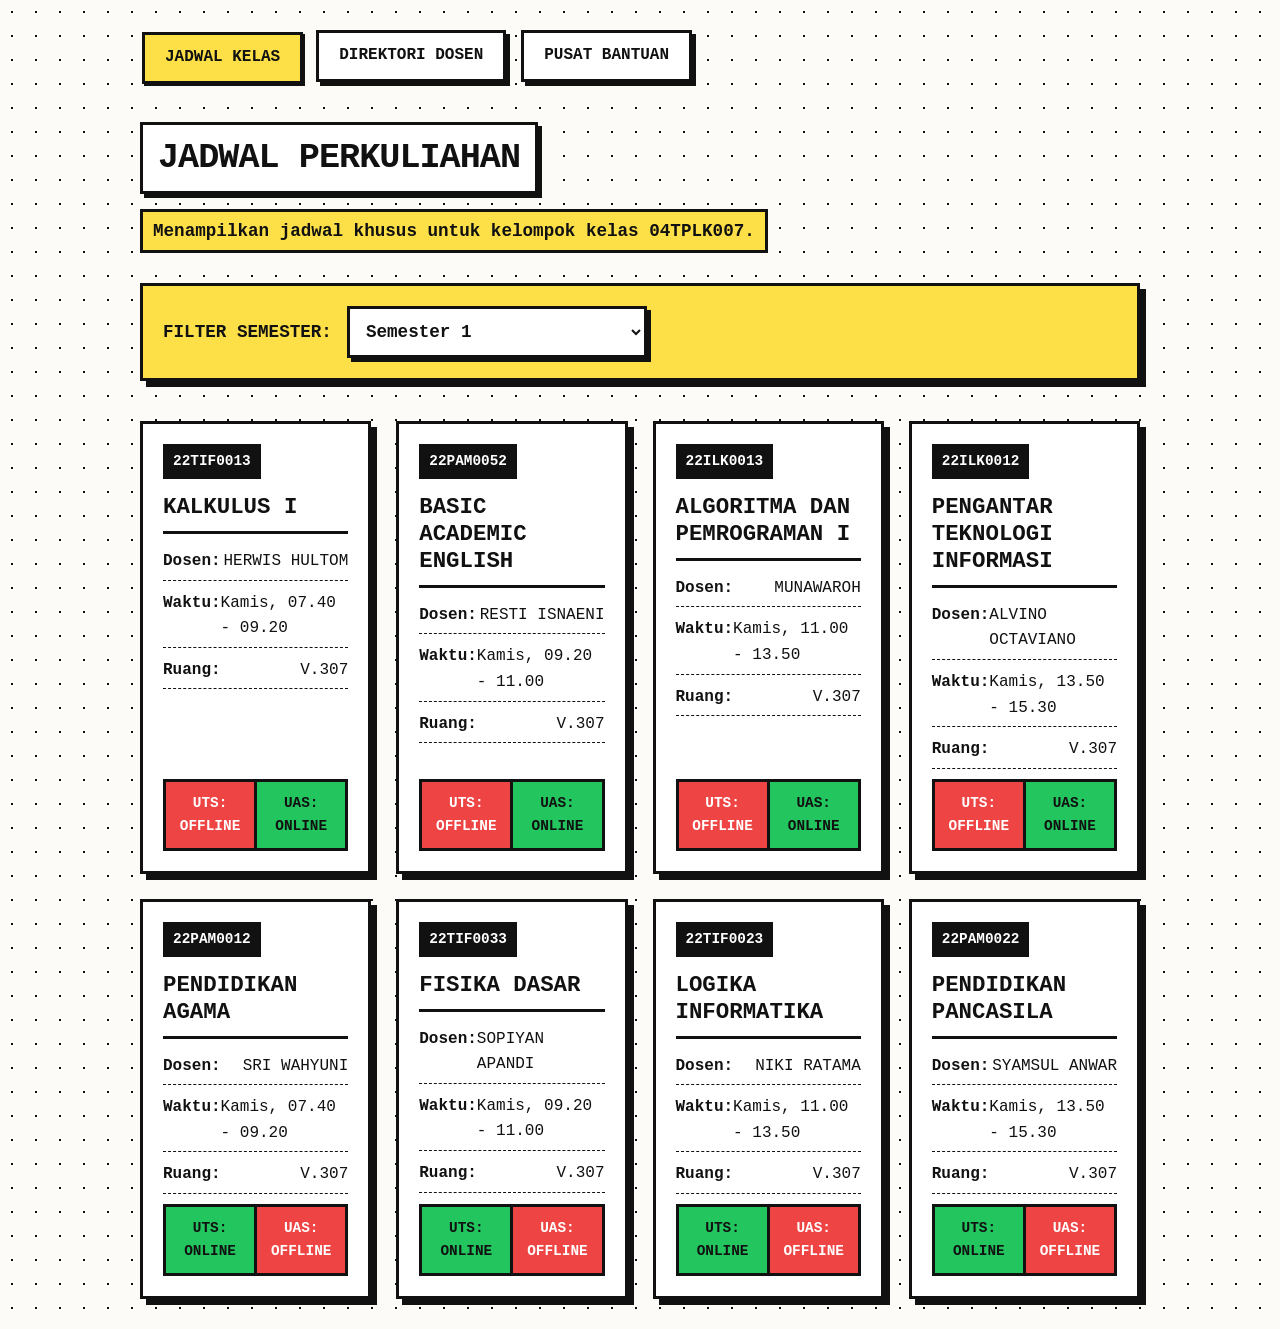
==== index.html @ 96be2dc8 "Add files via upload" ====
<!DOCTYPE html>
<html lang="id">
<head>
    <meta charset="UTF-8">
    <meta name="viewport" content="width=device-width, initial-scale=1.0">
    <title>Jadwal Kuliah | Prototype</title>
    <link rel="stylesheet" href="style2.css">
</head>
<body>

    <div class="container">
        <nav id="mainNav">
            <a href="#" data-target="page-jadwal" class="active">Jadwal Kelas</a>
            <a href="#" data-target="page-dosen">Direktori Dosen</a>
            <a href="#" data-target="page-bantuan">Pusat Bantuan</a>
        </nav>

        <section id="page-jadwal" class="page-section active">
            <h1 class="header-title">Jadwal Perkuliahan</h1>
            <p class="header-subtitle">Menampilkan jadwal khusus untuk kelompok kelas 04TPLK007.</p>
            
            <div class="filter-box">
                <label for="semesterSelect"><strong>Filter Semester:</strong></label>
                <select id="semesterSelect">
                    <option value="1" selected>Semester 1</option>
                    <option value="2">Semester 2</option>
                    <option value="3">Semester 3</option>
                    <option value="4">Semester 4</option>
                    <option value="5">Semester 5</option>
                </select>
            </div>

            <div id="jadwalResults" class="grid-layout">
                </div>
            
            <div id="jadwalEmpty" class="empty-state">
                <h3>⚠️ Data Tidak Ditemukan</h3>
                <p>Jadwal untuk semester ini belum diterbitkan oleh bagian akademik.</p>
            </div>
        </section>

        <section id="page-dosen" class="page-section">
            <h1 class="header-title">Direktori Dosen Pengampu</h1>
            <p class="header-subtitle">Daftar dosen yang mengajar di kelas TPLK007.</p>

            <div class="grid-layout">
                <div class="card">
                    <h3 class="card-title">Hadi Zakaria, M.Kom.</h3>
                    <p class="card-text"><strong>Bidang:</strong> UI/UX & Interaksi</p>
                    <p class="card-text"><strong>Email:</strong> h.zakaria@kampus.edu</p>
                    <p class="card-text"><strong>Ruang:</strong> Gedung V, Lantai 6</p>
                </div>
                <div class="card">
                    <h3 class="card-title">Teti Desyani, M.Si.</h3>
                    <p class="card-text"><strong>Bidang:</strong> Matematika Terapan</p>
                    <p class="card-text"><strong>Email:</strong> teti.d@kampus.edu</p>
                    <p class="card-text"><strong>Ruang:</strong> Ruang Dosen Dasar</p>
                </div>
                <div class="card">
                    <h3 class="card-title">Teti Desyani, M.Si.</h3>
                    <p class="card-text"><strong>Bidang:</strong> Matematika Terapan</p>
                    <p class="card-text"><strong>Email:</strong> teti.d@kampus.edu</p>
                    <p class="card-text"><strong>Ruang:</strong> Ruang Dosen Dasar</p>
                </div><div class="card">
                    <h3 class="card-title">Teti Desyani, M.Si.</h3>
                    <p class="card-text"><strong>Bidang:</strong> Matematika Terapan</p>
                    <p class="card-text"><strong>Email:</strong> teti.d@kampus.edu</p>
                    <p class="card-text"><strong>Ruang:</strong> Ruang Dosen Dasar</p>
                </div><div class="card">
                    <h3 class="card-title">Teti Desyani, M.Si.</h3>
                    <p class="card-text"><strong>Bidang:</strong> Matematika Terapan</p>
                    <p class="card-text"><strong>Email:</strong> teti.d@kampus.edu</p>
                    <p class="card-text"><strong>Ruang:</strong> Ruang Dosen Dasar</p>
                </div>
                <div class="card">
                    <h3 class="card-title">Joko Suwarno, M.T.</h3>
                    <p class="card-text"><strong>Bidang:</strong> Rekayasa Perangkat Lunak</p>
                    <p class="card-text"><strong>Email:</strong> joko.sw@kampus.edu</p>
                    <p class="card-text"><strong>Ruang:</strong> Gedung V, Lantai 5</p>
                </div>
                <div class="card">
                    <h3 class="card-title">Octaviana A. A. P., M.Kom.</h3>
                    <p class="card-text"><strong>Bidang:</strong> Basis Data & Server</p>
                    <p class="card-text"><strong>Email:</strong> octaviana@kampus.edu</p>
                    <p class="card-text"><strong>Ruang:</strong> Lab Komputer B</p>
                </div>
            </div>
        </section>

        <section id="page-bantuan" class="page-section">
            <h1 class="header-title">Pusat Bantuan Mahasiswa</h1>
            <p class="header-subtitle">Pertanyaan yang sering diajukan seputar jadwal dan perkuliahan.</p>

            <div class="faq-item">
                <div class="faq-question">1. Bagaimana jika terdapat jadwal yang bentrok?</div>
                <div class="faq-answer">Silakan lapor ke bagian Administrasi Akademik (BAA) di lantai 1 maksimal 2 minggu setelah perkuliahan dimulai.</div>
            </div>
            <div class="faq-item">
                <div class="faq-question">2. Apa perbedaan status UTS Online dan Tatap Muka?</div>
                <div class="faq-answer">Status <b>Online</b> berarti ujian dilakukan melalui e-learning kampus. Status <b>Tatap Muka</b> mewajibkan kehadiran fisik di ruangan yang tertera pada jadwal.</div>
            </div>
            <div class="faq-item">
                <div class="faq-question">3. Jadwal Semester 3 saya tidak muncul?</div>
                <div class="faq-answer">Jika sistem menampilkan peringatan "Data Tidak Ditemukan", artinya KRS untuk semester tersebut belum divalidasi oleh Dosen Pembimbing Akademik.</div>
            </div>
            <div class="faq-item">
                <div class="faq-question">4. Bagaimana cara menghubungi dosen jika kelas dialihkan?</div>
                <div class="faq-answer">Gunakan menu <b>Direktori Dosen</b> untuk mencari email beliau, atau hubungi ketua tingkat (Koti) kelas TPLK007 untuk konfirmasi grup WhatsApp.</div>
            </div>
        </section>
    </div>

    <script>
        // === LOGIKA NAVIGASI (SPA) ===
        const navLinks = document.querySelectorAll('#mainNav a');
        const pages = document.querySelectorAll('.page-section');

        navLinks.forEach(link => {
            link.addEventListener('click', function(e) {
                e.preventDefault();
                
                // Hapus class active dari semua menu & sembunyikan semua halaman
                navLinks.forEach(nav => nav.classList.remove('active'));
                pages.forEach(page => page.classList.remove('active'));
                
                // Tambahkan class active ke menu yg diklik & tampilkan halamannya
                this.classList.add('active');
                const targetId = this.getAttribute('data-target');
                document.getElementById(targetId).classList.add('active');
            });
        });

        // === LOGIKA FILTER JADWAL ===
        const databaseJadwal = [
            //====Semester 1
            { semester: "1", kode: "22TIF0013", matkul: "KALKULUS I", dosen: "HERWIS HULTOM", hari: "Kamis", jam: "07.40 - 09.20", ruang: "V.307", uts: "OFFLINE", uas: "ONLINE" },
            { semester: "1", kode: "22PAM0052", matkul: "BASIC ACADEMIC ENGLISH", dosen: "RESTI ISNAENI", hari: "Kamis", jam: "09.20 - 11.00", ruang: "V.307", uts: "OFFLINE", uas: "ONLINE" },
            { semester: "1", kode: "22ILK0013", matkul: "ALGORITMA DAN PEMROGRAMAN I", dosen: "MUNAWAROH", hari: "Kamis", jam: "11.00 - 13.50", ruang: "V.307", uts: "OFFLINE", uas: "ONLINE" },
            { semester: "1", kode: "22ILK0012", matkul: "PENGANTAR TEKNOLOGI INFORMASI", dosen: "ALVINO OCTAVIANO", hari: "Kamis", jam: "13.50 - 15.30", ruang: "V.307", uts: "OFFLINE", uas: "ONLINE" },
            { semester: "1", kode: "22PAM0012", matkul: "PENDIDIKAN AGAMA", dosen: "SRI WAHYUNI", hari: "Kamis", jam: "07.40 - 09.20", ruang: "V.307", uts: "ONLINE", uas: "OFFLINE" },
            { semester: "1", kode: "22TIF0033", matkul: "FISIKA DASAR", dosen: "SOPIYAN APANDI", hari: "Kamis", jam: "09.20 - 11.00", ruang: "V.307", uts: "ONLINE", uas: "OFFLINE" },
            { semester: "1", kode: "22TIF0023", matkul: "LOGIKA INFORMATIKA", dosen: "NIKI RATAMA", hari: "Kamis", jam: "11.00 - 13.50", ruang: "V.307", uts: "ONLINE", uas: "OFFLINE" },
            { semester: "1", kode: "22PAM0022", matkul: "PENDIDIKAN PANCASILA", dosen: "SYAMSUL ANWAR", hari: "Kamis", jam: "13.50 - 15.30", ruang: "V.307", uts: "ONLINE", uas: "OFFLINE" },
            //====Semester 2
            { semester: "2", kode: "22TIF0072", matkul: "KOMUNIKASI DATA", dosen: "WASIS HARYONO", hari: "Kamis", jam: "07.40 - 09.20", ruang: "V.601", uts: "ONLINE", uas: "TATAP MUKA" },
            { semester: "2", kode: "22TIF0062", matkul: "KOMPUTER GRAFIK", dosen: "Okta Irawati", hari: "Kamis", jam: "13.50 - 15.30", ruang: "V.601", uts: "TATAP MUKA", uas: "ONLINE" },
            //====Semester 3
            { semester: "3", kode: "22TIF0072", matkul: "KOMUNIKASI DATA", dosen: "WASIS HARYONO", hari: "Kamis", jam: "07.40 - 09.20", ruang: "V.601", uts: "ONLINE", uas: "TATAP MUKA" },
            { semester: "3", kode: "22TIF0062", matkul: "KOMPUTER GRAFIK", dosen: "Okta Irawati", hari: "Kamis", jam: "13.50 - 15.30", ruang: "V.601", uts: "TATAP MUKA", uas: "ONLINE" },
            { semester: "3", kode: "22TIF0072", matkul: "KOMUNIKASI DATA", dosen: "WASIS HARYONO", hari: "Kamis", jam: "07.40 - 09.20", ruang: "V.601", uts: "ONLINE", uas: "TATAP MUKA" },
            { semester: "3", kode: "22TIF0062", matkul: "KOMPUTER GRAFIK", dosen: "Okta Irawati", hari: "Kamis", jam: "13.50 - 15.30", ruang: "V.601", uts: "TATAP MUKA", uas: "ONLINE" },
            //====Semester 4            
            { semester: "4", kode: "22TIF0213", matkul: "METODE NUMERIK", dosen: "TETI DESYANI", hari: "Kamis", jam: "07.40 - 09.20", ruang: "V.613", uts: "ONLINE", uas: "TATAP MUKA" },
            { semester: "4", kode: "22TIF0193", matkul: "BASIS DATA I", dosen: "OCTAVIANA A. A. P.", hari: "Kamis", jam: "07.40 - 09.20", ruang: "V.613", uts: "TATAP MUKA", uas: "ONLINE" },
            { semester: "4", kode: "22TIF0182", matkul: "INTERAKSI MANUSIA & KOMPUTER", dosen: "HADI ZAKARIA", hari: "Kamis", jam: "09.20 - 11.00", ruang: "V.613", uts: "ONLINE", uas: "TATAP MUKA" },
            { semester: "4", kode: "22TIF0232", matkul: "ANALISA & PERANCANGAN SISTEM", dosen: "JOKO SUWARNO", hari: "Kamis", jam: "13.50 - 15.30", ruang: "V.613", uts: "ONLINE", uas: "TATAP MUKA" },
            { semester: "4", kode: "22TIF0213", matkul: "METODE NUMERIK", dosen: "TETI DESYANI", hari: "Kamis", jam: "07.40 - 09.20", ruang: "V.613", uts: "ONLINE", uas: "TATAP MUKA" },
            { semester: "4", kode: "22TIF0193", matkul: "BASIS DATA I", dosen: "OCTAVIANA A. A. P.", hari: "Kamis", jam: "07.40 - 09.20", ruang: "V.613", uts: "TATAP MUKA", uas: "ONLINE" },
            { semester: "4", kode: "22TIF0182", matkul: "INTERAKSI MANUSIA & KOMPUTER", dosen: "HADI ZAKARIA", hari: "Kamis", jam: "09.20 - 11.00", ruang: "V.613", uts: "ONLINE", uas: "TATAP MUKA" },
            { semester: "4", kode: "22TIF0232", matkul: "ANALISA & PERANCANGAN SISTEM", dosen: "JOKO SUWARNO", hari: "Kamis", jam: "13.50 - 15.30", ruang: "V.613", uts: "ONLINE", uas: "TATAP MUKA" },
        ];

        const semesterSelect = document.getElementById('semesterSelect');
        const jadwalResults = document.getElementById('jadwalResults');
        const jadwalEmpty = document.getElementById('jadwalEmpty');

        const getStatusTheme = (status) => status === "ONLINE" ? "status-online" : "status-offline";

        const renderJadwal = (semester) => {
            jadwalResults.innerHTML = '';
            const filtered = databaseJadwal.filter(item => item.semester === semester);

            if (filtered.length === 0) {
                jadwalEmpty.style.display = 'block';
            } else {
                jadwalEmpty.style.display = 'none';
                filtered.forEach(item => {
                    jadwalResults.innerHTML += `
                        <div class="card">
                            <span class="card-badge">${item.kode}</span>
                            <h3 class="card-title">${item.matkul}</h3>
                            <p class="card-text"><strong>Dosen:</strong> ${item.dosen}</p>
                            <p class="card-text"><strong>Waktu:</strong> ${item.hari}, ${item.jam}</p>
                            <p class="card-text"><strong>Ruang:</strong> ${item.ruang}</p>
                            <div class="status-container">
                                <div class="status-badge ${getStatusTheme(item.uts)}">UTS: ${item.uts}</div>
                                <div class="status-badge ${getStatusTheme(item.uas)}">UAS: ${item.uas}</div>
                            </div>
                        </div>
                    `;
                });
            }
        };

        // Render awal & Event Listener Filter
        renderJadwal("1");
        semesterSelect.addEventListener('change', (e) => renderJadwal(e.target.value));
    </script>
</body>
</html>
---- style2.css ----
/* TEMA NEO-BRUTALISM (Versi SPA / Multi-Halaman) */
:root {
    --bg-color: #fdfbf7;
    --main-black: #111111;
    --main-white: #ffffff;
    --accent-yellow: #fde047;
    --accent-red: #ef4444;
    --accent-green: #22c55e;
    --border-width: 3px;
}

* {
    box-sizing: border-box;
    margin: 0;
    padding: 0;
    font-family: 'Space Grotesk', 'Courier New', Courier, monospace;
}

body {
    background-color: var(--bg-color);
    /* Pola titik-titik (dot grid) untuk kesan desain digital */
    background-image: radial-gradient(var(--main-black) 1px, transparent 1px);
    background-size: 24px 24px;
    color: var(--main-black);
    padding: 30px 20px;
    display: flex;
    justify-content: center;
    line-height: 1.6;
}

.container {
    width: 100%;
    max-width: 1000px;
}

/* Navigasi */
nav {
    display: flex;
    flex-wrap: wrap;
    gap: 15px;
    margin-bottom: 40px;
}

nav a {
    background-color: var(--main-white);
    color: var(--main-black);
    text-decoration: none;
    font-weight: 800;
    font-size: 1rem;
    padding: 10px 20px;
    border: var(--border-width) solid var(--main-black);
    box-shadow: 4px 4px 0px var(--main-black);
    text-transform: uppercase;
    transition: all 0.1s ease;
}

nav a:hover, nav a.active {
    background-color: var(--accent-yellow);
    transform: translate(2px, 2px);
    box-shadow: 2px 2px 0px var(--main-black);
}

/* Pengaturan Halaman (SPA) */
.page-section { display: none; animation: fadeIn 0.2s ease; }
.page-section.active { display: block; }
@keyframes fadeIn { 
    from { opacity: 0; transform: translateY(10px); } 
    to { opacity: 1; transform: translateY(0); } 
}

/* Header Teks */
.header-title {
    font-size: 2.2rem;
    text-transform: uppercase;
    letter-spacing: -1px;
    margin-bottom: 10px;
    font-weight: 900;
    background: var(--main-white);
    display: inline-block;
    padding: 5px 15px;
    border: var(--border-width) solid var(--main-black);
    box-shadow: 4px 4px 0px var(--main-black);
}

.header-subtitle {
    font-size: 1.1rem;
    font-weight: 800;
    background: var(--accent-yellow);
    display: inline-block;
    padding: 5px 10px;
    border: var(--border-width) solid var(--main-black);
    margin-bottom: 30px;
    margin-top: 5px;
}

/* Elemen Form & Filter */
.filter-box {
    background-color: var(--accent-yellow);
    padding: 20px;
    border: var(--border-width) solid var(--main-black);
    box-shadow: 6px 6px 0px var(--main-black);
    margin-bottom: 40px;
    display: flex;
    align-items: center;
    flex-wrap: wrap;
    gap: 15px;
}

.filter-box label {
    font-weight: 800;
    text-transform: uppercase;
    font-size: 1.1rem;
}

select {
    flex: 1;
    min-width: 200px;
    max-width: 300px;
    padding: 12px;
    font-size: 1.1rem;
    font-weight: 700;
    border: var(--border-width) solid var(--main-black);
    background-color: var(--main-white);
    color: var(--main-black);
    cursor: pointer;
    outline: none;
    box-shadow: 4px 4px 0px var(--main-black);
    transition: all 0.1s ease;
}

select:focus {
    transform: translate(2px, 2px);
    box-shadow: 2px 2px 0px var(--main-black);
}

/* Grid Cards */
.grid-layout {
    display: grid;
    grid-template-columns: repeat(auto-fill, minmax(200px, 1fr));
    gap: 25px;
}

/* Kartu Jadwal & Dosen */
.card {
    background: var(--main-white);
    border: var(--border-width) solid var(--main-black);
    padding: 20px;
    box-shadow: 6px 6px 0px var(--main-black);
    transition: transform 0.1s ease, box-shadow 0.1s ease;
    display: flex;
    flex-direction: column;
}

.card:hover {
    transform: translate(-4px, -4px);
    box-shadow: 10px 10px 0px var(--main-black);
}

.card-title {
    font-size: 1.4rem;
    font-weight: 800;
    text-transform: uppercase;
    line-height: 1.2;
    margin-bottom: 15px;
    border-bottom: var(--border-width) solid var(--main-black);
    padding-bottom: 10px;
}

.card-badge {
    background-color: var(--main-black);
    color: var(--main-white);
    padding: 4px 8px;
    font-weight: bold;
    font-size: 0.9rem;
    display: inline-block;
    align-self: flex-start;
    margin-bottom: 15px;
    border: 2px solid var(--main-black);
}

.card-text {
    display: flex;
    justify-content: space-between;
    border-bottom: 1px dashed var(--main-black);
    padding-bottom: 5px;
    margin-bottom: 10px;
    font-size: 1rem;
}

.card-text strong {
    font-weight: 800;
}

/* Status Label (UTS/UAS) */
.status-container {
    display: flex;
    border: var(--border-width) solid var(--main-black);
    background: var(--main-white);
    margin-top: auto;
}

.status-badge {
    flex: 1;
    padding: 10px;
    text-align: center;
    font-weight: 900;
    font-size: 0.9rem;
    text-transform: uppercase;
    border-right: var(--border-width) solid var(--main-black);
}

.status-badge:last-child {
    border-right: none;
}

.status-online {
    background-color: var(--accent-green);
    color: var(--main-black);
}

.status-offline {
    background-color: var(--accent-red);
    color: var(--main-white);
}

/* FAQ Section (Pusat Bantuan) */
.faq-item {
    background: var(--main-white);
    border: var(--border-width) solid var(--main-black);
    box-shadow: 4px 4px 0px var(--main-black);
    margin-bottom: 20px;
    padding: 20px;
    transition: transform 0.1s ease;
}

.faq-item:hover {
    transform: translate(-2px, -2px);
    box-shadow: 6px 6px 0px var(--main-black);
    background: var(--accent-yellow);
}

.faq-question {
    font-weight: 900;
    font-size: 1.2rem;
    text-transform: uppercase;
    margin-bottom: 10px;
    border-bottom: 2px solid var(--main-black);
    padding-bottom: 10px;
}

.faq-answer {
    font-size: 1rem;
    font-weight: 600;
}

/* Empty State (Error Notification) */
.empty-state {
    grid-column: 1 / -1;
    text-align: center;
    padding: 50px 20px;
    background: var(--accent-red);
    color: var(--main-white);
    border: var(--border-width) solid var(--main-black);
    box-shadow: 8px 8px 0px var(--main-black);
    display: none;
}

.empty-state h3 {
    font-size: 2rem;
    text-transform: uppercase;
    margin-bottom: 10px;
}

.empty-state p {
    font-size: 1.2rem;
    font-weight: bold;
}

@media (max-width: 600px) {
    .filter-box {
        flex-direction: column;
        align-items: flex-start;
    }
    select {
        width: 100%;
        max-width: 100%;
    }
}
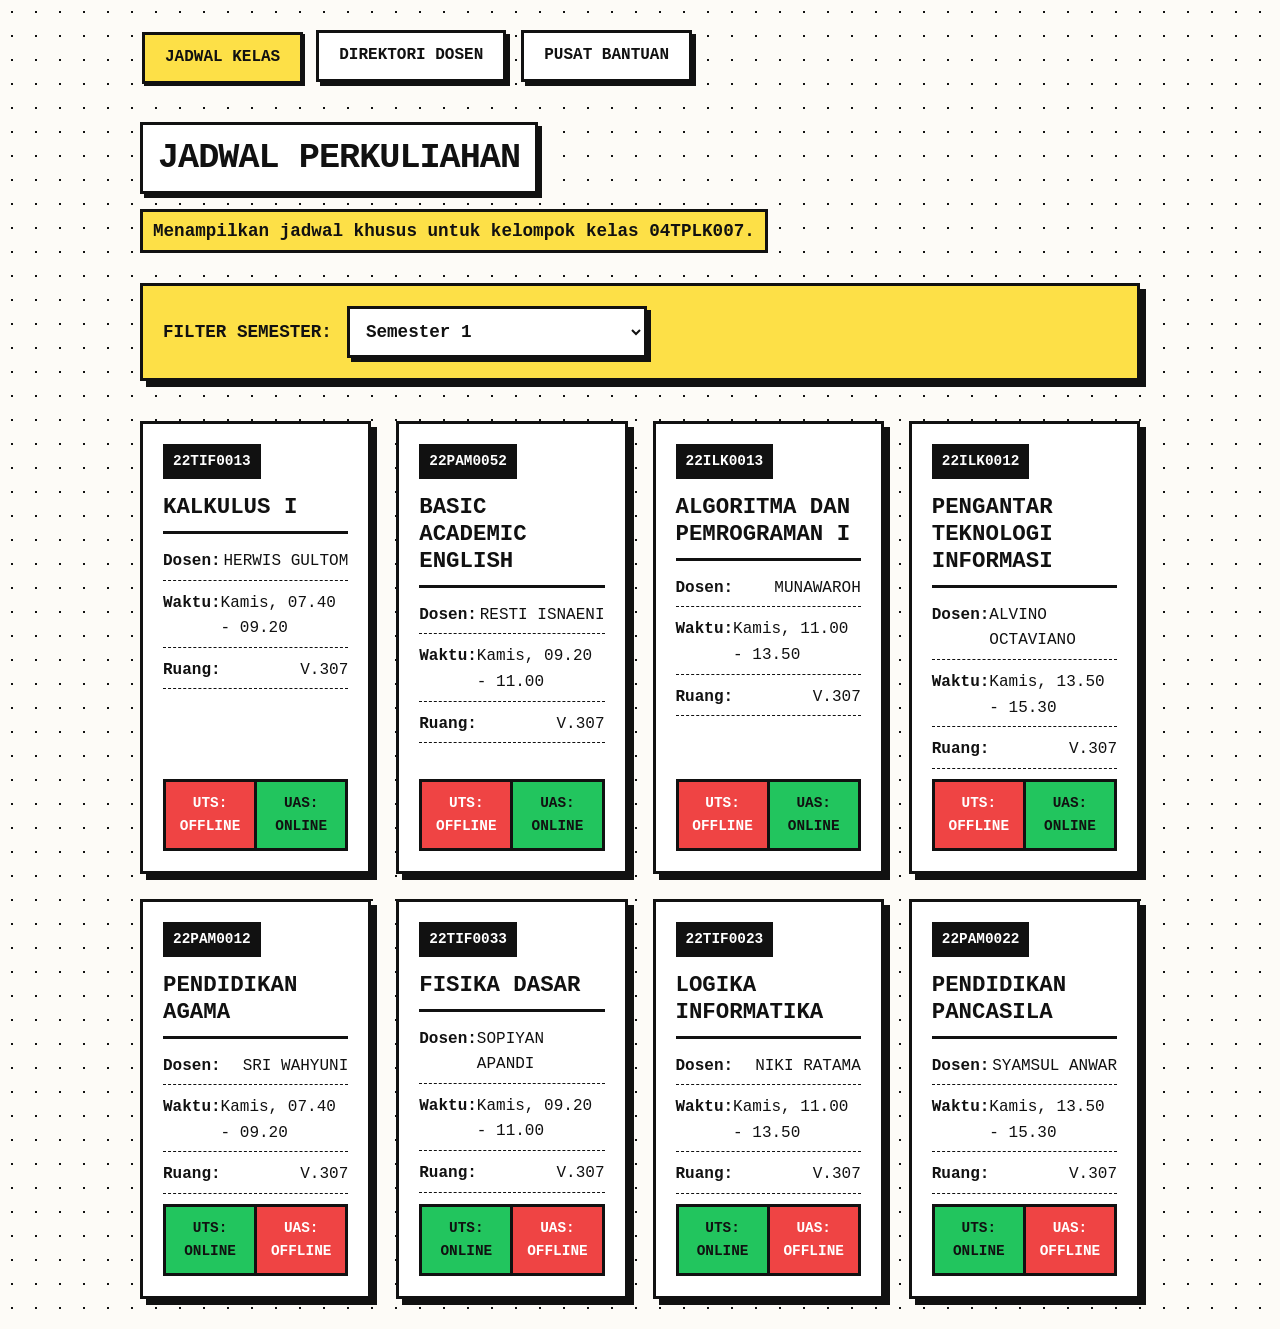
==== commit e980d516: "memodifikasi & menambahkan data dosen" ====
--- a/index.html
+++ b/index.html
@@ -133,31 +133,78 @@
         // === LOGIKA FILTER JADWAL ===
         const databaseJadwal = [
             //====Semester 1
-            { semester: "1", kode: "22TIF0013", matkul: "KALKULUS I", dosen: "HERWIS HULTOM", hari: "Kamis", jam: "07.40 - 09.20", ruang: "V.307", uts: "OFFLINE", uas: "ONLINE" },
+            { semester: "1", kode: "22TIF0013", matkul: "KALKULUS I", dosen: "HERWIS GULTOM", hari: "Kamis", jam: "07.40 - 09.20", ruang: "V.307", uts: "OFFLINE", uas: "ONLINE" },
+            
             { semester: "1", kode: "22PAM0052", matkul: "BASIC ACADEMIC ENGLISH", dosen: "RESTI ISNAENI", hari: "Kamis", jam: "09.20 - 11.00", ruang: "V.307", uts: "OFFLINE", uas: "ONLINE" },
+            
             { semester: "1", kode: "22ILK0013", matkul: "ALGORITMA DAN PEMROGRAMAN I", dosen: "MUNAWAROH", hari: "Kamis", jam: "11.00 - 13.50", ruang: "V.307", uts: "OFFLINE", uas: "ONLINE" },
+            
             { semester: "1", kode: "22ILK0012", matkul: "PENGANTAR TEKNOLOGI INFORMASI", dosen: "ALVINO OCTAVIANO", hari: "Kamis", jam: "13.50 - 15.30", ruang: "V.307", uts: "OFFLINE", uas: "ONLINE" },
+            
             { semester: "1", kode: "22PAM0012", matkul: "PENDIDIKAN AGAMA", dosen: "SRI WAHYUNI", hari: "Kamis", jam: "07.40 - 09.20", ruang: "V.307", uts: "ONLINE", uas: "OFFLINE" },
+            
             { semester: "1", kode: "22TIF0033", matkul: "FISIKA DASAR", dosen: "SOPIYAN APANDI", hari: "Kamis", jam: "09.20 - 11.00", ruang: "V.307", uts: "ONLINE", uas: "OFFLINE" },
+            
             { semester: "1", kode: "22TIF0023", matkul: "LOGIKA INFORMATIKA", dosen: "NIKI RATAMA", hari: "Kamis", jam: "11.00 - 13.50", ruang: "V.307", uts: "ONLINE", uas: "OFFLINE" },
+            
             { semester: "1", kode: "22PAM0022", matkul: "PENDIDIKAN PANCASILA", dosen: "SYAMSUL ANWAR", hari: "Kamis", jam: "13.50 - 15.30", ruang: "V.307", uts: "ONLINE", uas: "OFFLINE" },
+
+
             //====Semester 2
-            { semester: "2", kode: "22TIF0072", matkul: "KOMUNIKASI DATA", dosen: "WASIS HARYONO", hari: "Kamis", jam: "07.40 - 09.20", ruang: "V.601", uts: "ONLINE", uas: "TATAP MUKA" },
-            { semester: "2", kode: "22TIF0062", matkul: "KOMPUTER GRAFIK", dosen: "Okta Irawati", hari: "Kamis", jam: "13.50 - 15.30", ruang: "V.601", uts: "TATAP MUKA", uas: "ONLINE" },
+            { semester: "2", kode: "22TIF0062", matkul: "KOMPUTER GRAFIK", dosen: "PETRICIA OKTAVIA", hari: "Kamis", jam: "07.40 - 09.20", ruang: "V.109", uts: "OFFLINE", uas: "ONLINE" },
+            
+            { semester: "2", kode: "22TIF0052", matkul: "KOMPUTER DAN MASYARAKAT", dosen: "RIA ESTER", hari: "Kamis", jam: "09.20 - 11.00", ruang: "V.109", uts: "OFFLINE", uas: "ONLINE" },
+            
+            { semester: "2", kode: "22TIF0043", matkul: "KALKULUS II", dosen: "MUNAWAROH", hari: "Kamis", jam: "11.00 - 13.50", ruang: "V.109", uts: "OFFLINE", uas: "ONLINE" },
+            
+            { semester: "2", kode: "22ILK0033", matkul: "SISTEM OPERASI", dosen: "RINNA RACHMATIKA", hari: "Kamis", jam: "13.50 - 15.30", ruang: "V.109", uts: "OFFLINE", uas: "ONLINE" },
+            
+            { semester: "2", kode: "22TIF0082", matkul: "PENGANTAR APLIKASI KOMPUTER", dosen: "GIGIH AMRILLAH IBUNRHUS", hari: "Kamis", jam: "07.40 - 09.20", ruang: "V.109", uts: "ONLINE", uas: "OFFLINE" },
+            
+            { semester: "2", kode: "22PAM0062", matkul: "INTERMEDIATE ACADEMIC ENGLISH", dosen: "NENENG MISLIYAH", hari: "Kamis", jam: "09.20 - 11.00", ruang: "V.109", uts: "ONLINE", uas: "OFFLINE" },
+            
+            { semester: "2", kode: "22TIF0072", matkul: "KOMUNIKASI DATA", dosen: "WINARNI", hari: "Kamis", jam: "11.00 - 13.50", ruang: "V.109", uts: "ONLINE", uas: "OFFLINE" },
+            
+            { semester: "2", kode: "22PAM0042", matkul: "BAHASA INDONESIA", dosen: "ITA HANDAYANI", hari: "Kamis", jam: "13.50 - 15.30", ruang: "V.109", uts: "ONLINE", uas: "OFFLINE" },
+
+            { semester: "2", kode: "22PAM0032", matkul: "PENDIDIKAN KEWARGANEGARAAN", dosen: "PRIMA SADEWA", hari: "Kamis", jam: "16.00 - 17.40", ruang: "V.109", uts: "ONLINE", uas: "OFFLINE" },
+
+
+
             //====Semester 3
-            { semester: "3", kode: "22TIF0072", matkul: "KOMUNIKASI DATA", dosen: "WASIS HARYONO", hari: "Kamis", jam: "07.40 - 09.20", ruang: "V.601", uts: "ONLINE", uas: "TATAP MUKA" },
-            { semester: "3", kode: "22TIF0062", matkul: "KOMPUTER GRAFIK", dosen: "Okta Irawati", hari: "Kamis", jam: "13.50 - 15.30", ruang: "V.601", uts: "TATAP MUKA", uas: "ONLINE" },
-            { semester: "3", kode: "22TIF0072", matkul: "KOMUNIKASI DATA", dosen: "WASIS HARYONO", hari: "Kamis", jam: "07.40 - 09.20", ruang: "V.601", uts: "ONLINE", uas: "TATAP MUKA" },
-            { semester: "3", kode: "22TIF0062", matkul: "KOMPUTER GRAFIK", dosen: "Okta Irawati", hari: "Kamis", jam: "13.50 - 15.30", ruang: "V.601", uts: "TATAP MUKA", uas: "ONLINE" },
+            { semester: "3", kode: "22TIF0122", matkul: "GRAPH TERAPAN", dosen: "ABDULLAH MUHAJIR", hari: "Kamis", jam: "07.40 - 09.20", ruang: "V.108", uts: "OFFLINE", uas: "ONLINE" },
+
+            { semester: "3", kode: "22TIF0113", matkul: "ALGORITMA DAN PEMROGRAMAN II", dosen: "EKA SRI RAHAYU", hari: "Kamis", jam: "09.20 - 11.00", ruang: "V.108", uts: "OFFLINE", uas: "ONLINE" },
+
+            { semester: "3", kode: "22ILK0042", matkul: "ALJABAR LINIER DAN MATRIKS", dosen: "WIDYAH NOVIANA", hari: "Kamis", jam: "11.00 - 13.50", ruang: "V.108", uts: "OFFLINE", uas: "ONLINE" },
+
+            { semester: "3", kode: "22TIF0103", matkul: "STRUTUR DATA", dosen: "IWAN GIRI WALUYO", hari: "Kamis", jam: "16.00 - 17.40", ruang: "V.108", uts: "OFFLINE", uas: "ONLINE" },
+
+            { semester: "3", kode: "22TIF0093", matkul: "STATISTIKA DAN PROBABILITAS", dosen: "NISAK RUWAH IBNATUR HUSNUL", hari: "Kamis", jam: "07.40 - 09.20", ruang: "V.108", uts: "ONLINE", uas: "OFFLINE" },
+
+            { semester: "3", kode: "22TIF0133", matkul: "JARINGAN KOMPUTER", dosen: "HALILI MAAR", hari: "Kamis", jam: "09.20 - 11.00", ruang: "V.108", uts: "ONLINE", uas: "OFFLINE" },
+            
+            { semester: "3", kode: "22TIF0142", matkul: "MATEMATIKA DISKRIT", dosen: "APRINIA HANDAYANI", hari: "Kamis", jam: "11.00 - 13.50", ruang: "V.108", uts: "ONLINE", uas: "OFFLINE" },
+           
+            { semester: "3", kode: "22TIF0152", matkul: "SISTEM BERKAS", dosen: "DEVI DAMAYANTI", hari: "Kamis", jam: "13.50 - 15.30", ruang: "V.108", uts: "ONLINE", uas: "OFFLINE" },
+
+
             //====Semester 4            
-            { semester: "4", kode: "22TIF0213", matkul: "METODE NUMERIK", dosen: "TETI DESYANI", hari: "Kamis", jam: "07.40 - 09.20", ruang: "V.613", uts: "ONLINE", uas: "TATAP MUKA" },
-            { semester: "4", kode: "22TIF0193", matkul: "BASIS DATA I", dosen: "OCTAVIANA A. A. P.", hari: "Kamis", jam: "07.40 - 09.20", ruang: "V.613", uts: "TATAP MUKA", uas: "ONLINE" },
-            { semester: "4", kode: "22TIF0182", matkul: "INTERAKSI MANUSIA & KOMPUTER", dosen: "HADI ZAKARIA", hari: "Kamis", jam: "09.20 - 11.00", ruang: "V.613", uts: "ONLINE", uas: "TATAP MUKA" },
-            { semester: "4", kode: "22TIF0232", matkul: "ANALISA & PERANCANGAN SISTEM", dosen: "JOKO SUWARNO", hari: "Kamis", jam: "13.50 - 15.30", ruang: "V.613", uts: "ONLINE", uas: "TATAP MUKA" },
-            { semester: "4", kode: "22TIF0213", matkul: "METODE NUMERIK", dosen: "TETI DESYANI", hari: "Kamis", jam: "07.40 - 09.20", ruang: "V.613", uts: "ONLINE", uas: "TATAP MUKA" },
-            { semester: "4", kode: "22TIF0193", matkul: "BASIS DATA I", dosen: "OCTAVIANA A. A. P.", hari: "Kamis", jam: "07.40 - 09.20", ruang: "V.613", uts: "TATAP MUKA", uas: "ONLINE" },
-            { semester: "4", kode: "22TIF0182", matkul: "INTERAKSI MANUSIA & KOMPUTER", dosen: "HADI ZAKARIA", hari: "Kamis", jam: "09.20 - 11.00", ruang: "V.613", uts: "ONLINE", uas: "TATAP MUKA" },
-            { semester: "4", kode: "22TIF0232", matkul: "ANALISA & PERANCANGAN SISTEM", dosen: "JOKO SUWARNO", hari: "Kamis", jam: "13.50 - 15.30", ruang: "V.613", uts: "ONLINE", uas: "TATAP MUKA" },
+            { semester: "4", kode: "22TIF0193", matkul: "BASIS DATA 1", dosen: "SOPIYAN APANDI", hari: "Kamis", jam: "09.20 - 11.00", ruang: "V.102", uts: "OFFLINE", uas: "ONLINE" },
+
+            { semester: "4", kode: "22TIF0162", matkul: "DATA MINING", dosen: "SYAEFUL MACHFUD", hari: "Kamis", jam: "11.00 - 13.50", ruang: "V.102", uts: "OFFLINE", uas: "ONLINE" },
+
+            { semester: "4", kode: "22TIF0172", matkul: "TEORI BAHASA DAN AUTOMATA", dosen: "RESTI AMALIA", hari: "Kamis", jam: "13.50 - 15.30", ruang: "V.102", uts: "OFFLINE", uas: "ONLINE" },
+
+            { semester: "4", kode: "22TIF0203", matkul: "PEMROGRAMAN I", dosen: "GALUH SAPUTRI", hari: "Kamis", jam: "16.00 - 17.40", ruang: "V.102", uts: "OFFLINE", uas: "ONLINE" },
+
+            { semester: "4", kode: "22TIF0223", matkul: "CLOUD COMPUTING", dosen: "HALILI MAAR", hari: "Kamis", jam: "07.40 - 09.20", ruang: "V.102", uts: "ONLINE", uas: "OFFLINE" },
+
+            { semester: "4", kode: "22TIF0182", matkul: "INTERAKSI MANUSIA & KOMPUTER", dosen: "SYAEFUL MACHFUD", hari: "Kamis", jam: "09.20 - 11.00", ruang: "V.102", uts: "ONLINE", uas: "OFFLINE" },
+            
+            { semester: "4", kode: "22TIF0232", matkul: "ANALISA DAN PERANCANGAN SISTEM", dosen: "INTAN KUMALASARI", hari: "Kamis", jam: "11.00 - 13.50", ruang: "V.102", uts: "ONLINE", uas: "OFFLINE" },
+           
+            { semester: "4", kode: "22TIF0213", matkul: "METODE NUMERIK", dosen: "JUPRON", hari: "Kamis", jam: "13.50 - 15.30", ruang: "V.102", uts: "ONLINE", uas: "OFFLINE" },
         ];
 
         const semesterSelect = document.getElementById('semesterSelect');
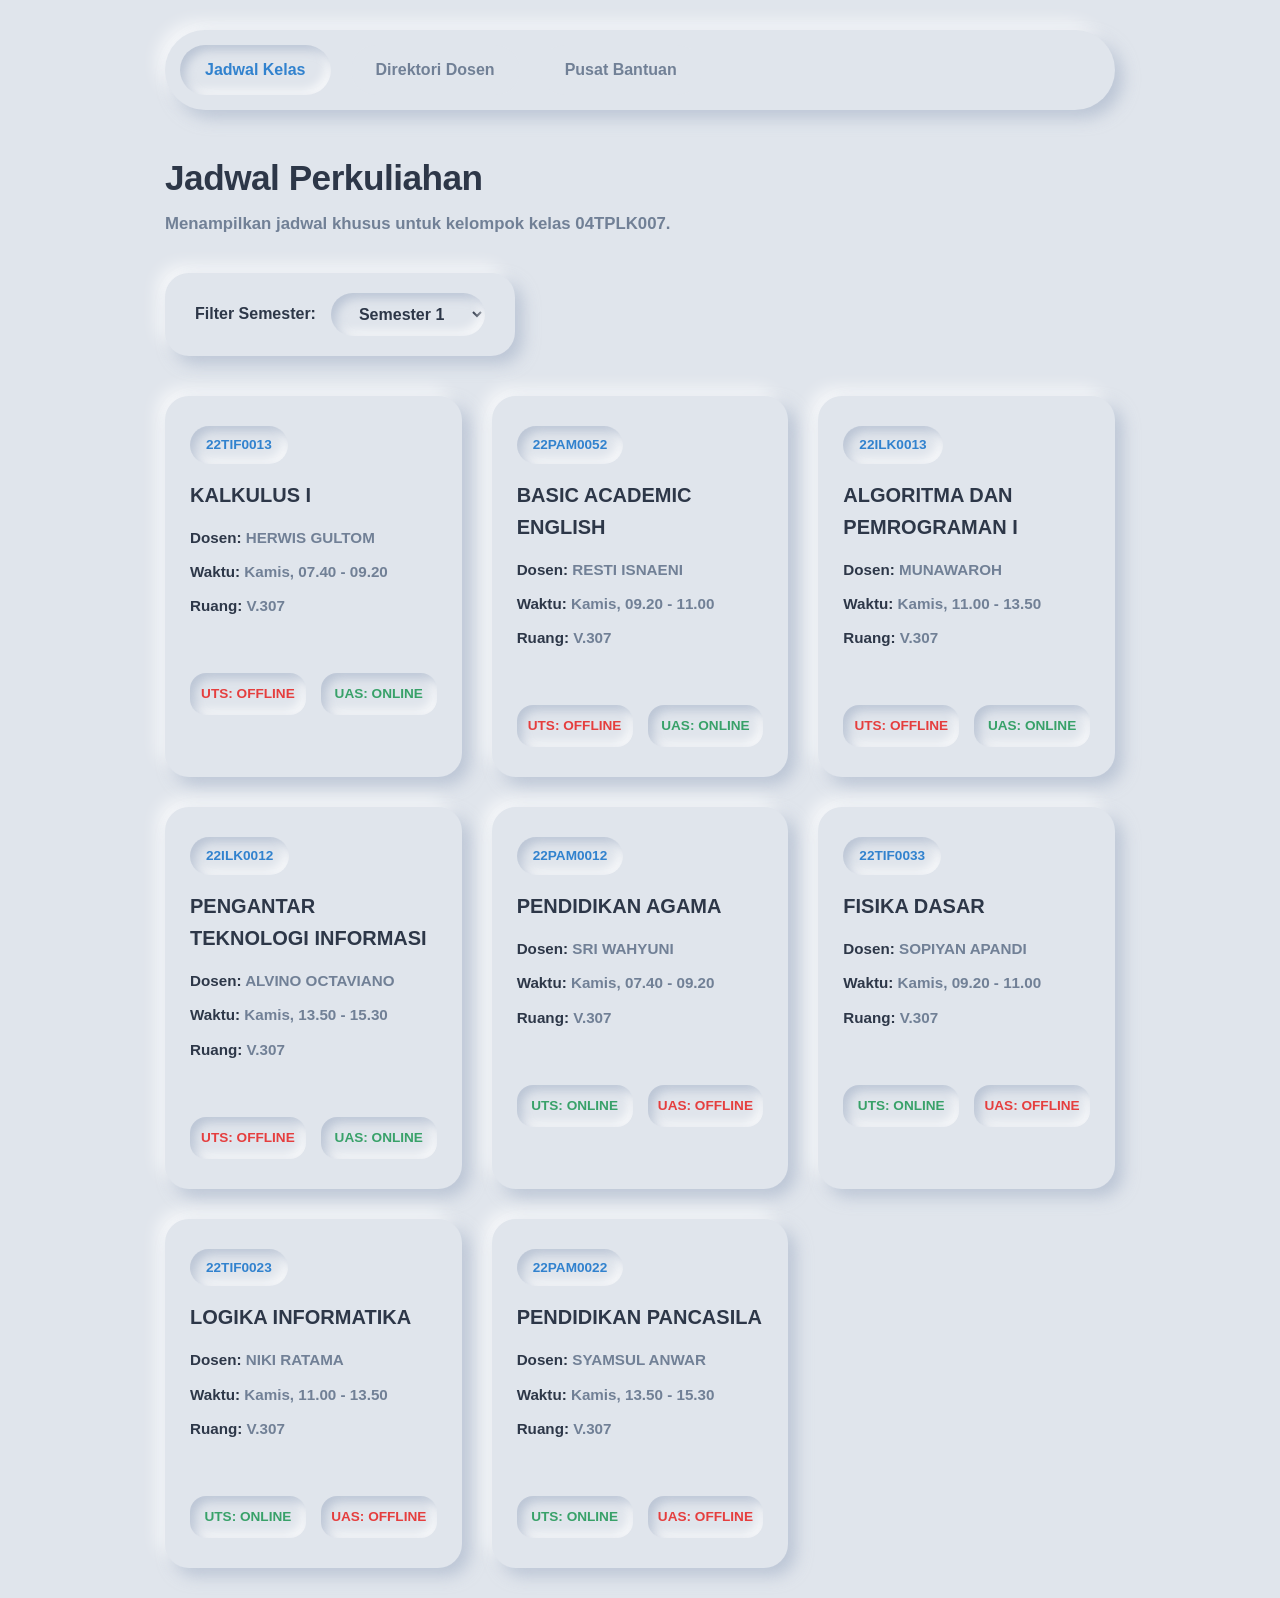
==== commit 7133661e: "menambahkan span pada card-text email & menambahkan style untuk span" ====
--- a/index.html
+++ b/index.html
@@ -4,7 +4,7 @@
     <meta charset="UTF-8">
     <meta name="viewport" content="width=device-width, initial-scale=1.0">
     <title>Jadwal Kuliah | Prototype</title>
-    <link rel="stylesheet" href="style2.css">
+    <link rel="stylesheet" href="style4.css">
 </head>
 <body>
 
@@ -44,46 +44,186 @@
             <p class="header-subtitle">Daftar dosen yang mengajar di kelas TPLK007.</p>
 
             <div class="grid-layout">
-                <div class="card">
-                    <h3 class="card-title">Hadi Zakaria, M.Kom.</h3>
-                    <p class="card-text"><strong>Bidang:</strong> UI/UX & Interaksi</p>
-                    <p class="card-text"><strong>Email:</strong> h.zakaria@kampus.edu</p>
+                <!-- Semester 1 -->
+                <div class="card">
+                    <h3 class="card-title">Herwis Gultom, S.Kom., M.Kom.</h3>
+                    <p class="card-text"><strong>Bidang:</strong> None</p>
+                    <p class="card-text"><strong>Email:</strong> <span>herwisgultom@kampus.edu</span></p>
                     <p class="card-text"><strong>Ruang:</strong> Gedung V, Lantai 6</p>
                 </div>
                 <div class="card">
-                    <h3 class="card-title">Teti Desyani, M.Si.</h3>
-                    <p class="card-text"><strong>Bidang:</strong> Matematika Terapan</p>
-                    <p class="card-text"><strong>Email:</strong> teti.d@kampus.edu</p>
-                    <p class="card-text"><strong>Ruang:</strong> Ruang Dosen Dasar</p>
-                </div>
-                <div class="card">
-                    <h3 class="card-title">Teti Desyani, M.Si.</h3>
-                    <p class="card-text"><strong>Bidang:</strong> Matematika Terapan</p>
-                    <p class="card-text"><strong>Email:</strong> teti.d@kampus.edu</p>
-                    <p class="card-text"><strong>Ruang:</strong> Ruang Dosen Dasar</p>
-                </div><div class="card">
-                    <h3 class="card-title">Teti Desyani, M.Si.</h3>
-                    <p class="card-text"><strong>Bidang:</strong> Matematika Terapan</p>
-                    <p class="card-text"><strong>Email:</strong> teti.d@kampus.edu</p>
-                    <p class="card-text"><strong>Ruang:</strong> Ruang Dosen Dasar</p>
-                </div><div class="card">
-                    <h3 class="card-title">Teti Desyani, M.Si.</h3>
-                    <p class="card-text"><strong>Bidang:</strong> Matematika Terapan</p>
-                    <p class="card-text"><strong>Email:</strong> teti.d@kampus.edu</p>
-                    <p class="card-text"><strong>Ruang:</strong> Ruang Dosen Dasar</p>
-                </div>
-                <div class="card">
-                    <h3 class="card-title">Joko Suwarno, M.T.</h3>
+                    <h3 class="card-title">Resti Isnaeni, S.S., M.Pd.</h3>
+                    <p class="card-text"><strong>Bidang:</strong> None</p>
+                    <p class="card-text"><strong>Email:</strong> <span>restiisnaeni@kampus.edu</span></p>
+                    <p class="card-text"><strong>Ruang:</strong> Ruang Dosen Dasar</p>
+                </div>
+                <div class="card">
+                    <h3 class="card-title">Munawaroh, S.Kom., M.Kom.</h3>
+                    <p class="card-text"><strong>Bidang:</strong> None</p>
+                    <p class="card-text"><strong>Email:</strong> <span>munawaroh@kampus.edu</span></p>
+                    <p class="card-text"><strong>Ruang:</strong> Ruang Dosen Dasar</p>
+                </div><div class="card">
+                    <h3 class="card-title">Alvino Octaviano, S.T., M.Kom.</h3>
+                    <p class="card-text"><strong>Bidang:</strong> Matematika Terapan</p>
+                    <p class="card-text"><strong>Email:</strong> <span>a.octaviano@kampus.edu</span></p>
+                    <p class="card-text"><strong>Ruang:</strong> Ruang Dosen Dasar</p>
+                </div><div class="card">
+                    <h3 class="card-title">Sri Wahyuni, S.Pd.I., M.Pd.I.</h3>
+                    <p class="card-text"><strong>Bidang:</strong> Matematika Terapan</p>
+                    <p class="card-text"><strong>Email:</strong> <span>sriwahyuni@kampus.edu</span></p>
+                    <p class="card-text"><strong>Ruang:</strong> Ruang Dosen Dasar</p>
+                </div>
+                <div class="card">
+                    <h3 class="card-title">Sopiyan Apandi, S.Kom., M.Kom.</h3>
                     <p class="card-text"><strong>Bidang:</strong> Rekayasa Perangkat Lunak</p>
-                    <p class="card-text"><strong>Email:</strong> joko.sw@kampus.edu</p>
+                    <p class="card-text"><strong>Email:</strong> <span>sopiyanapandi@kampus.edu</span></p>
                     <p class="card-text"><strong>Ruang:</strong> Gedung V, Lantai 5</p>
                 </div>
                 <div class="card">
-                    <h3 class="card-title">Octaviana A. A. P., M.Kom.</h3>
-                    <p class="card-text"><strong>Bidang:</strong> Basis Data & Server</p>
-                    <p class="card-text"><strong>Email:</strong> octaviana@kampus.edu</p>
-                    <p class="card-text"><strong>Ruang:</strong> Lab Komputer B</p>
-                </div>
+                    <h3 class="card-title">Niki Ratama, S.Kom., M.Kom.</h3>
+                    <p class="card-text"><strong>Bidang:</strong> Basis Data & Server</p>
+                    <p class="card-text"><strong>Email:</strong> <span>nikiratama@kampus.edu</span></p>
+                    <p class="card-text"><strong>Ruang:</strong> Lab Komputer B</p>
+                </div>
+                <div class="card">
+                    <h3 class="card-title">Syamsul Anwar, S.E., M.M.</h3>
+                    <p class="card-text"><strong>Bidang:</strong> Basis Data & Server</p>
+                    <p class="card-text"><strong>Email:</strong> <span>syamsulanwar@kampus.edu</span></p>
+                    <p class="card-text"><strong>Ruang:</strong> Lab Komputer B</p>
+                </div>
+
+                <!-- Semester 2 -->
+                <div class="card">
+                    <h3 class="card-title">Petricia Oktavia, S.Pd., M.Pd.</h3>
+                    <p class="card-text"><strong>Bidang:</strong> None</p>
+                    <p class="card-text"><strong>Email:</strong> <span>petriciaoktavia@kampus.edu</span></p>
+                    <p class="card-text"><strong>Ruang:</strong> Gedung V, Lantai 6</p>
+                </div>
+                <div class="card">
+                    <h3 class="card-title">Ria Ester, S.Kom., M.Kom.</h3>
+                    <p class="card-text"><strong>Bidang:</strong> None</p>
+                    <p class="card-text"><strong>Email:</strong> <span>riaester@kampus.edu</span></p>
+                    <p class="card-text"><strong>Ruang:</strong> Ruang Dosen Dasar</p>
+                </div>
+                <div class="card">
+                    <h3 class="card-title">Munawaroh, S.Kom., M.Kom.</h3>
+                    <p class="card-text"><strong>Bidang:</strong> None</p>
+                    <p class="card-text"><strong>Email:</strong> <span>munawaroh@kampus.edu</span></p>
+                    <p class="card-text"><strong>Ruang:</strong> Ruang Dosen Dasar</p>
+                </div><div class="card">
+                    <h3 class="card-title">Rinna Rachmatika, S.Kom., M.Kom.</h3>
+                    <p class="card-text"><strong>Bidang:</strong> Matematika Terapan</p>
+                    <p class="card-text"><strong>Email:</strong> <span>r.rachmatica@kampus.edu</span></p>
+                    <p class="card-text"><strong>Ruang:</strong> Ruang Dosen Dasar</p>
+                </div><div class="card">
+                    <h3 class="card-title">Gigih Amrillah Ibnurhus, S.Sos., M.Kom.</h3>
+                    <p class="card-text"><strong>Bidang:</strong> Matematika Terapan</p>
+                    <p class="card-text"><strong>Email:</strong> <span>gigih.a.i@kampus.edu</span></p>
+                    <p class="card-text"><strong>Ruang:</strong> Ruang Dosen Dasar</p>
+                </div>
+                <div class="card">
+                    <h3 class="card-title">Neneng Misliyah, S.Pd., M.Pd.</h3>
+                    <p class="card-text"><strong>Bidang:</strong> Rekayasa Perangkat Lunak</p>
+                    <p class="card-text"><strong>Email:</strong> <span>nenengmisliyah@kampus.edu</span></p>
+                    <p class="card-text"><strong>Ruang:</strong> Gedung V, Lantai 5</p>
+                </div>
+                <div class="card">
+                    <h3 class="card-title">Dr. Winarni, S.T., M.T.I.</h3>
+                    <p class="card-text"><strong>Bidang:</strong> Basis Data & Server</p>
+                    <p class="card-text"><strong>Email:</strong> <span>winarni@kampus.edu</span></p>
+                    <p class="card-text"><strong>Ruang:</strong> Lab Komputer B</p>
+                </div>
+                <div class="card">
+                    <h3 class="card-title">Ita Hindayani, S.Pd., M.Pd.</h3>
+                    <p class="card-text"><strong>Bidang:</strong> Basis Data & Server</p>
+                    <p class="card-text"><strong>Email:</strong> <span>itahandayani@kampus.edu</span></p>
+                    <p class="card-text"><strong>Ruang:</strong> Lab Komputer B</p>
+                </div>
+                <div class="card">
+                    <h3 class="card-title">Prima Sadewa, S.Pd., M.Pd.</h3>
+                    <p class="card-text"><strong>Bidang:</strong> Basis Data & Server</p>
+                    <p class="card-text"><strong>Email:</strong> <span>p.sadewa@kampus.edu</span></p>
+                    <p class="card-text"><strong>Ruang:</strong> Lab Komputer B</p>
+                </div>
+
+                <!--Semester 3-->
+                <div class="card">
+                    <h3 class="card-title">Abdullah Muhajir, S.Kom., M.Kom.</h3>
+                    <p class="card-text"><strong>Bidang:</strong> None</p>
+                    <p class="card-text"><strong>Email:</strong> <span>a.muhajir@kampus.edu</span></p>
+                    <p class="card-text"><strong>Ruang:</strong> Gedung V, Lantai 6</p>
+                </div>
+                <div class="card">
+                    <h3 class="card-title">Eka Sri Rahayu, S.Kom., M.Kom.</h3>
+                    <p class="card-text"><strong>Bidang:</strong> None</p>
+                    <p class="card-text"><strong>Email:</strong> <span>ekasrirahayu@kampus.edu</span></p>
+                    <p class="card-text"><strong>Ruang:</strong> Ruang Dosen Dasar</p>
+                </div>
+                <div class="card">
+                    <h3 class="card-title">Widyah Noviana, S.Pd., M.Pd.</h3>
+                    <p class="card-text"><strong>Bidang:</strong> None</p>
+                    <p class="card-text"><strong>Email:</strong> <span>widyahnoviana@kampus.edu</span></p>
+                    <p class="card-text"><strong>Ruang:</strong> Ruang Dosen Dasar</p>
+                </div><div class="card">
+                    <h3 class="card-title">Iwan Giri Waluyo, S.Kom., M.Kom.</h3>
+                    <p class="card-text"><strong>Bidang:</strong> Matematika Terapan</p>
+                    <p class="card-text"><strong>Email:</strong> <span>iwangiriw.@kampus.edu</span></p>
+                    <p class="card-text"><strong>Ruang:</strong> Ruang Dosen Dasar</p>
+                </div><div class="card">
+                    <h3 class="card-title">Nisak Ruwah Ibnatur Husnul, S.Pd., M.Pd.</h3>
+                    <p class="card-text"><strong>Bidang:</strong> Matematika Terapan</p>
+                    <p class="card-text"><strong>Email:</strong> <span>nisakruwah@kampus.edu</span></p>
+                    <p class="card-text"><strong>Ruang:</strong> Ruang Dosen Dasar</p>
+                </div>
+                <div class="card">
+                    <h3 class="card-title">Halili Maar, S.Kom., M.Kom.</h3>
+                    <p class="card-text"><strong>Bidang:</strong> Rekayasa Perangkat Lunak</p>
+                    <p class="card-text"><strong>Email:</strong> <span>halilimaar@kampus.edu</span></p>
+                    <p class="card-text"><strong>Ruang:</strong> Gedung V, Lantai 5</p>
+                </div>
+                <div class="card">
+                    <h3 class="card-title">Aprinia Handayani, S.Si., M.Kom.</h3>
+                    <p class="card-text"><strong>Bidang:</strong> Basis Data & Server</p>
+                    <p class="card-text"><strong>Email:</strong> <span>a.handayani@kampus.edu</span></p>
+                    <p class="card-text"><strong>Ruang:</strong> Lab Komputer B</p>
+                </div>
+                <div class="card">
+                    <h3 class="card-title">Devi Damayanti, S.Kom., M.Kom.</h3>
+                    <p class="card-text"><strong>Bidang:</strong> Basis Data & Server</p>
+                    <p class="card-text"><strong>Email:</strong> <span>devid.@kampus.edu</span></p>
+                    <p class="card-text"><strong>Ruang:</strong> Lab Komputer B</p>
+                </div>
+
+                <!-- Semester 4 -->
+                <div class="card">
+                    <h3 class="card-title">Syaeful Machfud, S.Kom., M.Kom.</h3>
+                    <p class="card-text"><strong>Bidang:</strong> None</p>
+                    <p class="card-text"><strong>Email:</strong> <span>s.machfud@kampus.edu</span></p>
+                    <p class="card-text"><strong>Ruang:</strong> Gedung V, Lantai 6</p>
+                </div>
+                <div class="card">
+                    <h3 class="card-title">Resti Amalia, S.Kom., M.Kom.</h3>
+                    <p class="card-text"><strong>Bidang:</strong> None</p>
+                    <p class="card-text"><strong>Email:</strong> <span>restiamalia@kampus.edu</span></p>
+                    <p class="card-text"><strong>Ruang:</strong> Ruang Dosen Dasar</p>
+                </div>
+                <div class="card">
+                    <h3 class="card-title">Galuh Saputri, S.Kom., M.Kom.</h3>
+                    <p class="card-text"><strong>Bidang:</strong> None</p>
+                    <p class="card-text"><strong>Email:</strong> <span>galuhsaputri@kampus.edu</span></p>
+                    <p class="card-text"><strong>Ruang:</strong> Ruang Dosen Dasar</p>
+                </div><div class="card">
+                    <h3 class="card-title">Intan Kumalasari, S.Kom., M.Kom.</h3>
+                    <p class="card-text"><strong>Bidang:</strong> Matematika Terapan</p>
+                    <p class="card-text"><strong>Email:</strong> <span>intank.@kampus.edu</span></p>
+                    <p class="card-text"><strong>Ruang:</strong> Ruang Dosen Dasar</p>
+                </div><div class="card">
+                    <h3 class="card-title">Jupron, S.Kom., M.Kom.</h3>
+                    <p class="card-text"><strong>Bidang:</strong> Matematika Terapan</p>
+                    <p class="card-text"><strong>Email:</strong> <span>jupron@kampus.edu</span></p>
+                    <p class="card-text"><strong>Ruang:</strong> Ruang Dosen Dasar</p>
+                </div>
+
             </div>
         </section>
 
--- a/style4.css
+++ b/style4.css
@@ -0,0 +1,274 @@
+/* =========================================
+   TEMA NEUMORPHISM (Soft 3D / Tactile UI)
+   Fokus pada Manipulasi Bayangan CSS Murni
+========================================= */
+
+@import url('https://fonts.googleapis.com/css2?family=Nunito:wght@400;600;800&display=swap');
+
+:root {
+    /* Warna latar dan elemen wajib sama agar efek 3D menyatu */
+    --bg-color: #e0e5ec;
+    --text-main: #2d3748;
+    --text-muted: #718096;
+    --accent: #3182ce;
+    
+    /* Neumorphic Shadows (Rahasia utama efek 3D) */
+    --shadow-out: 8px 8px 16px rgba(163, 177, 198, 0.6), 
+                 -8px -8px 16px rgba(255, 255, 255, 0.7);
+    --shadow-out-hover: 12px 12px 20px rgba(163, 177, 198, 0.7), 
+                       -12px -12px 20px rgba(255, 255, 255, 0.8);
+    --shadow-in: inset 5px 5px 10px rgba(163, 177, 198, 0.6), 
+                inset -5px -5px 10px rgba(255, 255, 255, 0.7);
+                
+    --radius-lg: 24px;
+    --radius-md: 16px;
+    --radius-pill: 50px;
+}
+
+* {
+    box-sizing: border-box;
+    margin: 0;
+    padding: 0;
+    font-family: 'Nunito', sans-serif;
+}
+
+body {
+    background-color: var(--bg-color);
+    color: var(--text-main);
+    line-height: 1.6;
+    padding: 30px 20px;
+    min-height: 100vh;
+}
+
+.container {
+    max-width: 950px;
+    margin: 0 auto;
+}
+
+/* Navigasi (Efek Tombol Timbul & Tenggelam) */
+nav {
+    display: flex;
+    flex-wrap: wrap;
+    gap: 20px;
+    margin-bottom: 40px;
+    padding: 15px;
+    border-radius: var(--radius-pill);
+    box-shadow: var(--shadow-out);
+}
+
+nav a {
+    text-decoration: none;
+    color: var(--text-muted);
+    font-weight: 800;
+    padding: 12px 25px;
+    border-radius: var(--radius-pill);
+    transition: all 0.2s ease;
+    background-color: var(--bg-color);
+}
+
+/* Efek saat tombol di-hover (Timbul makin tinggi) */
+nav a:hover {
+    color: var(--accent);
+    box-shadow: var(--shadow-out-hover);
+    transform: translateY(-2px);
+}
+
+/* Efek saat tombol aktif/diklik (Tenggelam/Ditekan) */
+nav a.active {
+    color: var(--accent);
+    box-shadow: var(--shadow-in);
+    transform: translateY(0);
+}
+
+/* Pengaturan Halaman (SPA) */
+.page-section { display: none; animation: floatIn 0.4s ease; }
+.page-section.active { display: block; }
+@keyframes floatIn { 
+    from { opacity: 0; transform: translateY(15px); } 
+    to { opacity: 1; transform: translateY(0); } 
+}
+
+/* Header Teks */
+.header-title {
+    font-size: 2.2rem;
+    font-weight: 800;
+    color: var(--text-main);
+    margin-bottom: 5px;
+    letter-spacing: -0.5px;
+}
+
+.header-subtitle {
+    color: var(--text-muted);
+    margin-bottom: 35px;
+    font-size: 1.05rem;
+    font-weight: 600;
+}
+
+/* Elemen Form & Filter (Efek Cekung ke Dalam) */
+.filter-box {
+    padding: 20px 30px;
+    border-radius: var(--radius-lg);
+    margin-bottom: 40px;
+    display: inline-flex;
+    align-items: center;
+    gap: 15px;
+    box-shadow: var(--shadow-out);
+}
+
+.filter-box label {
+    font-weight: 800;
+    color: var(--text-main);
+}
+
+select {
+    background-color: var(--bg-color);
+    color: var(--text-main);
+    padding: 12px 24px;
+    border: none;
+    border-radius: var(--radius-pill);
+    outline: none;
+    cursor: pointer;
+    font-size: 1rem;
+    font-weight: 800;
+    /* Dibuat cekung agar terlihat seperti lubang input fisik */
+    box-shadow: var(--shadow-in);
+    transition: all 0.3s ease;
+}
+
+select:focus {
+    color: var(--accent);
+}
+
+/* Grid Cards */
+.grid-layout {
+    display: grid;
+    grid-template-columns: repeat(auto-fill, minmax(290px, 1fr));
+    gap: 30px;
+}
+
+/* Kartu Jadwal & Dosen (Efek Timbul Halus) */
+.card {
+    background-color: var(--bg-color);
+    padding: 30px 25px;
+    border-radius: var(--radius-lg);
+    box-shadow: var(--shadow-out);
+    transition: all 0.3s ease;
+    display: flex;
+    flex-direction: column;
+}
+
+.card:hover {
+    box-shadow: var(--shadow-out-hover);
+    transform: translateY(-3px);
+}
+
+.card-title {
+    font-size: 1.25rem;
+    color: var(--text-main);
+    margin-bottom: 15px;
+    font-weight: 800;
+}
+
+/* Badge (Efek Tenggelam Halus) */
+.card-badge {
+    display: inline-block;
+    color: var(--accent);
+    padding: 8px 16px;
+    border-radius: var(--radius-pill);
+    font-size: 0.85rem;
+    font-weight: 800;
+    margin-bottom: 15px;
+    box-shadow: var(--shadow-in);
+    align-self: flex-start;
+}
+
+.card-text {
+    font-size: 0.95rem;
+    margin-bottom: 10px;
+    color: var(--text-muted);
+    font-weight: 600;
+}
+
+.card-text strong {
+    color: var(--text-main);
+    font-weight: 800;
+}
+
+.card-text span {
+    overflow-wrap: break-word;
+    word-break: break-word;
+}
+
+/* Status Label */
+.status-container {
+    display: flex;
+    gap: 15px;
+    margin-top: 25px;
+    padding-top: 20px;
+}
+
+.status-badge {
+    flex: 1;
+    text-align: center;
+    padding: 10px;
+    border-radius: var(--radius-md);
+    font-size: 0.85rem;
+    font-weight: 800;
+    box-shadow: var(--shadow-in);
+}
+
+/* Warna Teks Saja, Background Tetap Menyatu */
+.status-online { color: #38a169; }
+.status-offline { color: #e53e3e; }
+
+/* FAQ Section */
+.faq-item {
+    padding: 25px;
+    border-radius: var(--radius-lg);
+    margin-bottom: 25px;
+    box-shadow: var(--shadow-out);
+    transition: all 0.2s ease;
+}
+
+.faq-item:hover {
+    box-shadow: var(--shadow-out-hover);
+}
+
+.faq-question {
+    font-weight: 800;
+    color: var(--accent);
+    margin-bottom: 12px;
+    font-size: 1.1rem;
+}
+
+.faq-answer {
+    font-size: 0.95rem;
+    color: var(--text-muted);
+    font-weight: 600;
+}
+
+/* Empty State */
+.empty-state {
+    text-align: center;
+    padding: 50px 20px;
+    border-radius: var(--radius-lg);
+    display: none;
+    box-shadow: var(--shadow-in); /* Tenggelam ke dalam sebagai error state */
+}
+
+.empty-state h3 {
+    font-size: 1.5rem;
+    color: #e53e3e;
+    margin-bottom: 10px;
+    font-weight: 800;
+}
+
+.empty-state p {
+    color: var(--text-muted);
+    font-weight: 600;
+}
+
+@media (max-width: 600px) {
+    nav { justify-content: center; }
+    .filter-box { flex-direction: column; align-items: stretch; border-radius: var(--radius-md); }
+}
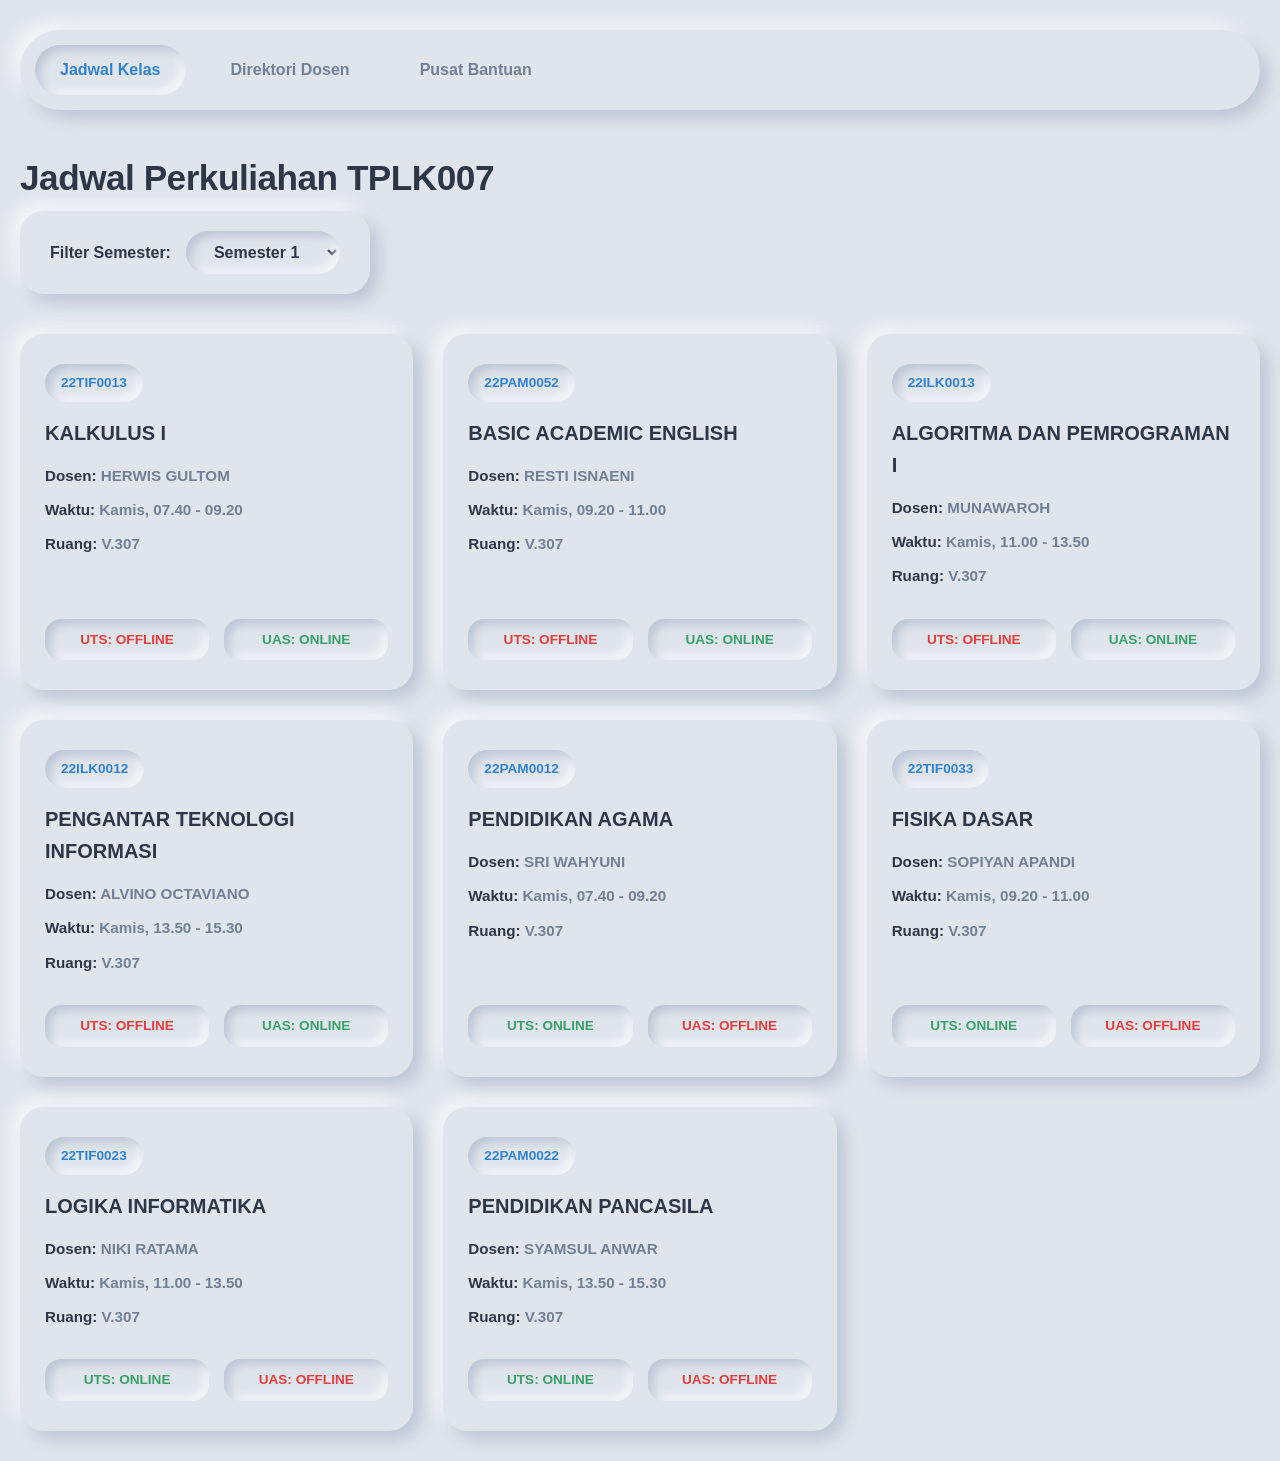
==== commit dfe1689d: "Add files via upload" ====
--- a/index.html
+++ b/index.html
@@ -16,8 +16,7 @@
         </nav>
 
         <section id="page-jadwal" class="page-section active">
-            <h1 class="header-title">Jadwal Perkuliahan</h1>
-            <p class="header-subtitle">Menampilkan jadwal khusus untuk kelompok kelas 04TPLK007.</p>
+            <h1 class="header-title">Jadwal Perkuliahan TPLK007</h1>
             
             <div class="filter-box">
                 <label for="semesterSelect"><strong>Filter Semester:</strong></label>
@@ -42,188 +41,22 @@
         <section id="page-dosen" class="page-section">
             <h1 class="header-title">Direktori Dosen Pengampu</h1>
             <p class="header-subtitle">Daftar dosen yang mengajar di kelas TPLK007.</p>
-
-            <div class="grid-layout">
-                <!-- Semester 1 -->
-                <div class="card">
-                    <h3 class="card-title">Herwis Gultom, S.Kom., M.Kom.</h3>
-                    <p class="card-text"><strong>Bidang:</strong> None</p>
-                    <p class="card-text"><strong>Email:</strong> <span>herwisgultom@kampus.edu</span></p>
-                    <p class="card-text"><strong>Ruang:</strong> Gedung V, Lantai 6</p>
+            <div class="filter-box">
+                <label for="semesterDosen"><strong>Filter Semester:</strong></label>
+                <select id="semesterDosen">
+                    <option value="1" selected>Semester 1</option>
+                    <option value="2">Semester 2</option>
+                    <option value="3">Semester 3</option>
+                    <option value="4">Semester 4</option>
+                    <option value="5">Semester 5</option>
+                </select>
+            </div>
+            <div id="dosenResult" class="grid-layout">
                 </div>
-                <div class="card">
-                    <h3 class="card-title">Resti Isnaeni, S.S., M.Pd.</h3>
-                    <p class="card-text"><strong>Bidang:</strong> None</p>
-                    <p class="card-text"><strong>Email:</strong> <span>restiisnaeni@kampus.edu</span></p>
-                    <p class="card-text"><strong>Ruang:</strong> Ruang Dosen Dasar</p>
-                </div>
-                <div class="card">
-                    <h3 class="card-title">Munawaroh, S.Kom., M.Kom.</h3>
-                    <p class="card-text"><strong>Bidang:</strong> None</p>
-                    <p class="card-text"><strong>Email:</strong> <span>munawaroh@kampus.edu</span></p>
-                    <p class="card-text"><strong>Ruang:</strong> Ruang Dosen Dasar</p>
-                </div><div class="card">
-                    <h3 class="card-title">Alvino Octaviano, S.T., M.Kom.</h3>
-                    <p class="card-text"><strong>Bidang:</strong> Matematika Terapan</p>
-                    <p class="card-text"><strong>Email:</strong> <span>a.octaviano@kampus.edu</span></p>
-                    <p class="card-text"><strong>Ruang:</strong> Ruang Dosen Dasar</p>
-                </div><div class="card">
-                    <h3 class="card-title">Sri Wahyuni, S.Pd.I., M.Pd.I.</h3>
-                    <p class="card-text"><strong>Bidang:</strong> Matematika Terapan</p>
-                    <p class="card-text"><strong>Email:</strong> <span>sriwahyuni@kampus.edu</span></p>
-                    <p class="card-text"><strong>Ruang:</strong> Ruang Dosen Dasar</p>
-                </div>
-                <div class="card">
-                    <h3 class="card-title">Sopiyan Apandi, S.Kom., M.Kom.</h3>
-                    <p class="card-text"><strong>Bidang:</strong> Rekayasa Perangkat Lunak</p>
-                    <p class="card-text"><strong>Email:</strong> <span>sopiyanapandi@kampus.edu</span></p>
-                    <p class="card-text"><strong>Ruang:</strong> Gedung V, Lantai 5</p>
-                </div>
-                <div class="card">
-                    <h3 class="card-title">Niki Ratama, S.Kom., M.Kom.</h3>
-                    <p class="card-text"><strong>Bidang:</strong> Basis Data & Server</p>
-                    <p class="card-text"><strong>Email:</strong> <span>nikiratama@kampus.edu</span></p>
-                    <p class="card-text"><strong>Ruang:</strong> Lab Komputer B</p>
-                </div>
-                <div class="card">
-                    <h3 class="card-title">Syamsul Anwar, S.E., M.M.</h3>
-                    <p class="card-text"><strong>Bidang:</strong> Basis Data & Server</p>
-                    <p class="card-text"><strong>Email:</strong> <span>syamsulanwar@kampus.edu</span></p>
-                    <p class="card-text"><strong>Ruang:</strong> Lab Komputer B</p>
-                </div>
-
-                <!-- Semester 2 -->
-                <div class="card">
-                    <h3 class="card-title">Petricia Oktavia, S.Pd., M.Pd.</h3>
-                    <p class="card-text"><strong>Bidang:</strong> None</p>
-                    <p class="card-text"><strong>Email:</strong> <span>petriciaoktavia@kampus.edu</span></p>
-                    <p class="card-text"><strong>Ruang:</strong> Gedung V, Lantai 6</p>
-                </div>
-                <div class="card">
-                    <h3 class="card-title">Ria Ester, S.Kom., M.Kom.</h3>
-                    <p class="card-text"><strong>Bidang:</strong> None</p>
-                    <p class="card-text"><strong>Email:</strong> <span>riaester@kampus.edu</span></p>
-                    <p class="card-text"><strong>Ruang:</strong> Ruang Dosen Dasar</p>
-                </div>
-                <div class="card">
-                    <h3 class="card-title">Munawaroh, S.Kom., M.Kom.</h3>
-                    <p class="card-text"><strong>Bidang:</strong> None</p>
-                    <p class="card-text"><strong>Email:</strong> <span>munawaroh@kampus.edu</span></p>
-                    <p class="card-text"><strong>Ruang:</strong> Ruang Dosen Dasar</p>
-                </div><div class="card">
-                    <h3 class="card-title">Rinna Rachmatika, S.Kom., M.Kom.</h3>
-                    <p class="card-text"><strong>Bidang:</strong> Matematika Terapan</p>
-                    <p class="card-text"><strong>Email:</strong> <span>r.rachmatica@kampus.edu</span></p>
-                    <p class="card-text"><strong>Ruang:</strong> Ruang Dosen Dasar</p>
-                </div><div class="card">
-                    <h3 class="card-title">Gigih Amrillah Ibnurhus, S.Sos., M.Kom.</h3>
-                    <p class="card-text"><strong>Bidang:</strong> Matematika Terapan</p>
-                    <p class="card-text"><strong>Email:</strong> <span>gigih.a.i@kampus.edu</span></p>
-                    <p class="card-text"><strong>Ruang:</strong> Ruang Dosen Dasar</p>
-                </div>
-                <div class="card">
-                    <h3 class="card-title">Neneng Misliyah, S.Pd., M.Pd.</h3>
-                    <p class="card-text"><strong>Bidang:</strong> Rekayasa Perangkat Lunak</p>
-                    <p class="card-text"><strong>Email:</strong> <span>nenengmisliyah@kampus.edu</span></p>
-                    <p class="card-text"><strong>Ruang:</strong> Gedung V, Lantai 5</p>
-                </div>
-                <div class="card">
-                    <h3 class="card-title">Dr. Winarni, S.T., M.T.I.</h3>
-                    <p class="card-text"><strong>Bidang:</strong> Basis Data & Server</p>
-                    <p class="card-text"><strong>Email:</strong> <span>winarni@kampus.edu</span></p>
-                    <p class="card-text"><strong>Ruang:</strong> Lab Komputer B</p>
-                </div>
-                <div class="card">
-                    <h3 class="card-title">Ita Hindayani, S.Pd., M.Pd.</h3>
-                    <p class="card-text"><strong>Bidang:</strong> Basis Data & Server</p>
-                    <p class="card-text"><strong>Email:</strong> <span>itahandayani@kampus.edu</span></p>
-                    <p class="card-text"><strong>Ruang:</strong> Lab Komputer B</p>
-                </div>
-                <div class="card">
-                    <h3 class="card-title">Prima Sadewa, S.Pd., M.Pd.</h3>
-                    <p class="card-text"><strong>Bidang:</strong> Basis Data & Server</p>
-                    <p class="card-text"><strong>Email:</strong> <span>p.sadewa@kampus.edu</span></p>
-                    <p class="card-text"><strong>Ruang:</strong> Lab Komputer B</p>
-                </div>
-
-                <!--Semester 3-->
-                <div class="card">
-                    <h3 class="card-title">Abdullah Muhajir, S.Kom., M.Kom.</h3>
-                    <p class="card-text"><strong>Bidang:</strong> None</p>
-                    <p class="card-text"><strong>Email:</strong> <span>a.muhajir@kampus.edu</span></p>
-                    <p class="card-text"><strong>Ruang:</strong> Gedung V, Lantai 6</p>
-                </div>
-                <div class="card">
-                    <h3 class="card-title">Eka Sri Rahayu, S.Kom., M.Kom.</h3>
-                    <p class="card-text"><strong>Bidang:</strong> None</p>
-                    <p class="card-text"><strong>Email:</strong> <span>ekasrirahayu@kampus.edu</span></p>
-                    <p class="card-text"><strong>Ruang:</strong> Ruang Dosen Dasar</p>
-                </div>
-                <div class="card">
-                    <h3 class="card-title">Widyah Noviana, S.Pd., M.Pd.</h3>
-                    <p class="card-text"><strong>Bidang:</strong> None</p>
-                    <p class="card-text"><strong>Email:</strong> <span>widyahnoviana@kampus.edu</span></p>
-                    <p class="card-text"><strong>Ruang:</strong> Ruang Dosen Dasar</p>
-                </div><div class="card">
-                    <h3 class="card-title">Iwan Giri Waluyo, S.Kom., M.Kom.</h3>
-                    <p class="card-text"><strong>Bidang:</strong> Matematika Terapan</p>
-                    <p class="card-text"><strong>Email:</strong> <span>iwangiriw.@kampus.edu</span></p>
-                    <p class="card-text"><strong>Ruang:</strong> Ruang Dosen Dasar</p>
-                </div><div class="card">
-                    <h3 class="card-title">Nisak Ruwah Ibnatur Husnul, S.Pd., M.Pd.</h3>
-                    <p class="card-text"><strong>Bidang:</strong> Matematika Terapan</p>
-                    <p class="card-text"><strong>Email:</strong> <span>nisakruwah@kampus.edu</span></p>
-                    <p class="card-text"><strong>Ruang:</strong> Ruang Dosen Dasar</p>
-                </div>
-                <div class="card">
-                    <h3 class="card-title">Halili Maar, S.Kom., M.Kom.</h3>
-                    <p class="card-text"><strong>Bidang:</strong> Rekayasa Perangkat Lunak</p>
-                    <p class="card-text"><strong>Email:</strong> <span>halilimaar@kampus.edu</span></p>
-                    <p class="card-text"><strong>Ruang:</strong> Gedung V, Lantai 5</p>
-                </div>
-                <div class="card">
-                    <h3 class="card-title">Aprinia Handayani, S.Si., M.Kom.</h3>
-                    <p class="card-text"><strong>Bidang:</strong> Basis Data & Server</p>
-                    <p class="card-text"><strong>Email:</strong> <span>a.handayani@kampus.edu</span></p>
-                    <p class="card-text"><strong>Ruang:</strong> Lab Komputer B</p>
-                </div>
-                <div class="card">
-                    <h3 class="card-title">Devi Damayanti, S.Kom., M.Kom.</h3>
-                    <p class="card-text"><strong>Bidang:</strong> Basis Data & Server</p>
-                    <p class="card-text"><strong>Email:</strong> <span>devid.@kampus.edu</span></p>
-                    <p class="card-text"><strong>Ruang:</strong> Lab Komputer B</p>
-                </div>
-
-                <!-- Semester 4 -->
-                <div class="card">
-                    <h3 class="card-title">Syaeful Machfud, S.Kom., M.Kom.</h3>
-                    <p class="card-text"><strong>Bidang:</strong> None</p>
-                    <p class="card-text"><strong>Email:</strong> <span>s.machfud@kampus.edu</span></p>
-                    <p class="card-text"><strong>Ruang:</strong> Gedung V, Lantai 6</p>
-                </div>
-                <div class="card">
-                    <h3 class="card-title">Resti Amalia, S.Kom., M.Kom.</h3>
-                    <p class="card-text"><strong>Bidang:</strong> None</p>
-                    <p class="card-text"><strong>Email:</strong> <span>restiamalia@kampus.edu</span></p>
-                    <p class="card-text"><strong>Ruang:</strong> Ruang Dosen Dasar</p>
-                </div>
-                <div class="card">
-                    <h3 class="card-title">Galuh Saputri, S.Kom., M.Kom.</h3>
-                    <p class="card-text"><strong>Bidang:</strong> None</p>
-                    <p class="card-text"><strong>Email:</strong> <span>galuhsaputri@kampus.edu</span></p>
-                    <p class="card-text"><strong>Ruang:</strong> Ruang Dosen Dasar</p>
-                </div><div class="card">
-                    <h3 class="card-title">Intan Kumalasari, S.Kom., M.Kom.</h3>
-                    <p class="card-text"><strong>Bidang:</strong> Matematika Terapan</p>
-                    <p class="card-text"><strong>Email:</strong> <span>intank.@kampus.edu</span></p>
-                    <p class="card-text"><strong>Ruang:</strong> Ruang Dosen Dasar</p>
-                </div><div class="card">
-                    <h3 class="card-title">Jupron, S.Kom., M.Kom.</h3>
-                    <p class="card-text"><strong>Bidang:</strong> Matematika Terapan</p>
-                    <p class="card-text"><strong>Email:</strong> <span>jupron@kampus.edu</span></p>
-                    <p class="card-text"><strong>Ruang:</strong> Ruang Dosen Dasar</p>
-                </div>
-
+
+            <div id="dosenEmpty" class="empty-state">
+                <h3>⚠️ Data Dosen Tidak Ditemukan</h3>
+                <p>Jadwal untuk semester ini belum diterbitkan oleh bagian akademik.</p>
             </div>
         </section>
 
@@ -258,11 +91,11 @@
         navLinks.forEach(link => {
             link.addEventListener('click', function(e) {
                 e.preventDefault();
-                
+
                 // Hapus class active dari semua menu & sembunyikan semua halaman
                 navLinks.forEach(nav => nav.classList.remove('active'));
                 pages.forEach(page => page.classList.remove('active'));
-                
+
                 // Tambahkan class active ke menu yg diklik & tampilkan halamannya
                 this.classList.add('active');
                 const targetId = this.getAttribute('data-target');
@@ -274,78 +107,118 @@
         const databaseJadwal = [
             //====Semester 1
             { semester: "1", kode: "22TIF0013", matkul: "KALKULUS I", dosen: "HERWIS GULTOM", hari: "Kamis", jam: "07.40 - 09.20", ruang: "V.307", uts: "OFFLINE", uas: "ONLINE" },
-            
             { semester: "1", kode: "22PAM0052", matkul: "BASIC ACADEMIC ENGLISH", dosen: "RESTI ISNAENI", hari: "Kamis", jam: "09.20 - 11.00", ruang: "V.307", uts: "OFFLINE", uas: "ONLINE" },
-            
             { semester: "1", kode: "22ILK0013", matkul: "ALGORITMA DAN PEMROGRAMAN I", dosen: "MUNAWAROH", hari: "Kamis", jam: "11.00 - 13.50", ruang: "V.307", uts: "OFFLINE", uas: "ONLINE" },
-            
             { semester: "1", kode: "22ILK0012", matkul: "PENGANTAR TEKNOLOGI INFORMASI", dosen: "ALVINO OCTAVIANO", hari: "Kamis", jam: "13.50 - 15.30", ruang: "V.307", uts: "OFFLINE", uas: "ONLINE" },
-            
             { semester: "1", kode: "22PAM0012", matkul: "PENDIDIKAN AGAMA", dosen: "SRI WAHYUNI", hari: "Kamis", jam: "07.40 - 09.20", ruang: "V.307", uts: "ONLINE", uas: "OFFLINE" },
-            
             { semester: "1", kode: "22TIF0033", matkul: "FISIKA DASAR", dosen: "SOPIYAN APANDI", hari: "Kamis", jam: "09.20 - 11.00", ruang: "V.307", uts: "ONLINE", uas: "OFFLINE" },
-            
             { semester: "1", kode: "22TIF0023", matkul: "LOGIKA INFORMATIKA", dosen: "NIKI RATAMA", hari: "Kamis", jam: "11.00 - 13.50", ruang: "V.307", uts: "ONLINE", uas: "OFFLINE" },
-            
             { semester: "1", kode: "22PAM0022", matkul: "PENDIDIKAN PANCASILA", dosen: "SYAMSUL ANWAR", hari: "Kamis", jam: "13.50 - 15.30", ruang: "V.307", uts: "ONLINE", uas: "OFFLINE" },
-
 
             //====Semester 2
             { semester: "2", kode: "22TIF0062", matkul: "KOMPUTER GRAFIK", dosen: "PETRICIA OKTAVIA", hari: "Kamis", jam: "07.40 - 09.20", ruang: "V.109", uts: "OFFLINE", uas: "ONLINE" },
-            
             { semester: "2", kode: "22TIF0052", matkul: "KOMPUTER DAN MASYARAKAT", dosen: "RIA ESTER", hari: "Kamis", jam: "09.20 - 11.00", ruang: "V.109", uts: "OFFLINE", uas: "ONLINE" },
-            
             { semester: "2", kode: "22TIF0043", matkul: "KALKULUS II", dosen: "MUNAWAROH", hari: "Kamis", jam: "11.00 - 13.50", ruang: "V.109", uts: "OFFLINE", uas: "ONLINE" },
-            
             { semester: "2", kode: "22ILK0033", matkul: "SISTEM OPERASI", dosen: "RINNA RACHMATIKA", hari: "Kamis", jam: "13.50 - 15.30", ruang: "V.109", uts: "OFFLINE", uas: "ONLINE" },
-            
             { semester: "2", kode: "22TIF0082", matkul: "PENGANTAR APLIKASI KOMPUTER", dosen: "GIGIH AMRILLAH IBUNRHUS", hari: "Kamis", jam: "07.40 - 09.20", ruang: "V.109", uts: "ONLINE", uas: "OFFLINE" },
-            
             { semester: "2", kode: "22PAM0062", matkul: "INTERMEDIATE ACADEMIC ENGLISH", dosen: "NENENG MISLIYAH", hari: "Kamis", jam: "09.20 - 11.00", ruang: "V.109", uts: "ONLINE", uas: "OFFLINE" },
-            
             { semester: "2", kode: "22TIF0072", matkul: "KOMUNIKASI DATA", dosen: "WINARNI", hari: "Kamis", jam: "11.00 - 13.50", ruang: "V.109", uts: "ONLINE", uas: "OFFLINE" },
-            
             { semester: "2", kode: "22PAM0042", matkul: "BAHASA INDONESIA", dosen: "ITA HANDAYANI", hari: "Kamis", jam: "13.50 - 15.30", ruang: "V.109", uts: "ONLINE", uas: "OFFLINE" },
-
             { semester: "2", kode: "22PAM0032", matkul: "PENDIDIKAN KEWARGANEGARAAN", dosen: "PRIMA SADEWA", hari: "Kamis", jam: "16.00 - 17.40", ruang: "V.109", uts: "ONLINE", uas: "OFFLINE" },
-
-
 
             //====Semester 3
             { semester: "3", kode: "22TIF0122", matkul: "GRAPH TERAPAN", dosen: "ABDULLAH MUHAJIR", hari: "Kamis", jam: "07.40 - 09.20", ruang: "V.108", uts: "OFFLINE", uas: "ONLINE" },
-
             { semester: "3", kode: "22TIF0113", matkul: "ALGORITMA DAN PEMROGRAMAN II", dosen: "EKA SRI RAHAYU", hari: "Kamis", jam: "09.20 - 11.00", ruang: "V.108", uts: "OFFLINE", uas: "ONLINE" },
-
             { semester: "3", kode: "22ILK0042", matkul: "ALJABAR LINIER DAN MATRIKS", dosen: "WIDYAH NOVIANA", hari: "Kamis", jam: "11.00 - 13.50", ruang: "V.108", uts: "OFFLINE", uas: "ONLINE" },
-
             { semester: "3", kode: "22TIF0103", matkul: "STRUTUR DATA", dosen: "IWAN GIRI WALUYO", hari: "Kamis", jam: "16.00 - 17.40", ruang: "V.108", uts: "OFFLINE", uas: "ONLINE" },
-
             { semester: "3", kode: "22TIF0093", matkul: "STATISTIKA DAN PROBABILITAS", dosen: "NISAK RUWAH IBNATUR HUSNUL", hari: "Kamis", jam: "07.40 - 09.20", ruang: "V.108", uts: "ONLINE", uas: "OFFLINE" },
-
             { semester: "3", kode: "22TIF0133", matkul: "JARINGAN KOMPUTER", dosen: "HALILI MAAR", hari: "Kamis", jam: "09.20 - 11.00", ruang: "V.108", uts: "ONLINE", uas: "OFFLINE" },
-            
             { semester: "3", kode: "22TIF0142", matkul: "MATEMATIKA DISKRIT", dosen: "APRINIA HANDAYANI", hari: "Kamis", jam: "11.00 - 13.50", ruang: "V.108", uts: "ONLINE", uas: "OFFLINE" },
-           
             { semester: "3", kode: "22TIF0152", matkul: "SISTEM BERKAS", dosen: "DEVI DAMAYANTI", hari: "Kamis", jam: "13.50 - 15.30", ruang: "V.108", uts: "ONLINE", uas: "OFFLINE" },
 
-
-            //====Semester 4            
+            //====Semester 4
             { semester: "4", kode: "22TIF0193", matkul: "BASIS DATA 1", dosen: "SOPIYAN APANDI", hari: "Kamis", jam: "09.20 - 11.00", ruang: "V.102", uts: "OFFLINE", uas: "ONLINE" },
-
             { semester: "4", kode: "22TIF0162", matkul: "DATA MINING", dosen: "SYAEFUL MACHFUD", hari: "Kamis", jam: "11.00 - 13.50", ruang: "V.102", uts: "OFFLINE", uas: "ONLINE" },
-
             { semester: "4", kode: "22TIF0172", matkul: "TEORI BAHASA DAN AUTOMATA", dosen: "RESTI AMALIA", hari: "Kamis", jam: "13.50 - 15.30", ruang: "V.102", uts: "OFFLINE", uas: "ONLINE" },
-
             { semester: "4", kode: "22TIF0203", matkul: "PEMROGRAMAN I", dosen: "GALUH SAPUTRI", hari: "Kamis", jam: "16.00 - 17.40", ruang: "V.102", uts: "OFFLINE", uas: "ONLINE" },
-
             { semester: "4", kode: "22TIF0223", matkul: "CLOUD COMPUTING", dosen: "HALILI MAAR", hari: "Kamis", jam: "07.40 - 09.20", ruang: "V.102", uts: "ONLINE", uas: "OFFLINE" },
-
             { semester: "4", kode: "22TIF0182", matkul: "INTERAKSI MANUSIA & KOMPUTER", dosen: "SYAEFUL MACHFUD", hari: "Kamis", jam: "09.20 - 11.00", ruang: "V.102", uts: "ONLINE", uas: "OFFLINE" },
-            
             { semester: "4", kode: "22TIF0232", matkul: "ANALISA DAN PERANCANGAN SISTEM", dosen: "INTAN KUMALASARI", hari: "Kamis", jam: "11.00 - 13.50", ruang: "V.102", uts: "ONLINE", uas: "OFFLINE" },
-           
             { semester: "4", kode: "22TIF0213", matkul: "METODE NUMERIK", dosen: "JUPRON", hari: "Kamis", jam: "13.50 - 15.30", ruang: "V.102", uts: "ONLINE", uas: "OFFLINE" },
         ];
+
+        // === DATA DOSEN (dipindahkan dari dosen.html) ===
+        const databaseDosen = [
+            // Semester 1
+            { semester: "1", nama: "Herwis Gultom, S.Kom., M.Kom.", bidang: "Matematika & Dasar Ilmu Komputer", email: "dosen02535@unpam.ac.id", ruang: "V.607" },
+            { semester: "1", nama: "Resti Isnaeni, S.S., M.Pd.", bidang: "Mata Kuliah Umum", email: "dosen01300@unpam.ac.id", ruang: "V.607" },
+            { semester: "1", nama: "Munawaroh, S.Kom., M.Kom.", bidang: "Algoritma & Pemrograman", email: "dosen00831@unpam.ac.id", ruang: "V.607" },
+            { semester: "1", nama: "Alvino Octaviano, S.T., M.Kom.", bidang: "Komputasi Terapan, Grafika & Interaksi", email: "dosen00397@unpam.ac.id", ruang: "V.607" },
+            { semester: "1", nama: "Sri Wahyuni, S.Pd.I., M.Pd.I.", bidang: "Mata Kuliah Umum", email: "dosen01870@unpam.ac.id", ruang: "V.607" },
+            { semester: "1", nama: "Sopiyan Apandi, S.Kom., M.Kom.", bidang: "Matematika & Dasar Ilmu Komputer", email: "dosen02601@unpam.ac.id", ruang: "V.607" },
+            { semester: "1", nama: "Niki Ratama, S.Kom., M.Kom.", bidang: "Matematika & Dasar Ilmu Komputer", email: "dosen00835@unpam.ac.id", ruang: "V.607" },
+            { semester: "1", nama: "Syamsul Anwar, S.E., M.M.", bidang: "Mata Kuliah Umum", email: "dosen02022@unpam.ac.id", ruang: "V.607" },
+
+            // Semester 2
+            { semester: "2", nama: "Petricia Oktavia, S.Pd., M.Pd.", bidang: "Komputasi Terapan, Grafika & Interaksi", email: "dosen00638@unpam.ac.id", ruang: "V.607" },
+            { semester: "2", nama: "Ria Ester, S.Kom., M.Kom.", bidang: "Mata Kuliah Umum", email: "dosen02665@unpam.ac.id", ruang: "V.607" },
+            { semester: "2", nama: "Munawaroh, S.Kom., M.Kom.", bidang: "Matematika & Dasar Ilmu Komputer", email: "dosen00831@unpam.ac.id", ruang: "V.607" },
+            { semester: "2", nama: "Rinna Rachmatika, S.Kom., M.Kom.", bidang: "Sistem Komputer, Jaringan & Infrastruktur IT", email: "dosen00836@unpam.ac.id", ruang: "V.607" },
+            { semester: "2", nama: "Gigih Amrillah Ibnurhus, S.Sos., M.Kom.", bidang: "Komputasi Terapan, Grafika & Interaksi", email: "dosen02838@unpam.ac.id", ruang: "V.607" },
+            { semester: "2", nama: "Neneng Misliyah, S.Pd., M.Pd.", bidang: "Mata Kuliah Umum", email: "dosen00745@unpam.ac.id", ruang: "V.607" },
+            { semester: "2", nama: "Dr. Winarni, S.T., M.T.I.", bidang: "Sistem Komputer, Jaringan & Infrastruktur IT", email: "dosen02874@unpam.ac.id", ruang: "V.607" },
+            { semester: "2", nama: "Ita Hindayani, S.Pd., M.Pd.", bidang: "Mata Kuliah Umum", email: "dosen01947@unpam.ac.id", ruang: "V.607" },
+            { semester: "2", nama: "Prima Sadewa, S.Pd., M.Pd.", bidang: "Mata Kuliah Umum", email: "dosen01466@unpam.ac.id", ruang: "V.607" },
+
+            // Semester 3
+            { semester: "3", nama: "Abdullah Muhajir, S.Kom., M.Kom.", bidang: "Matematika & Dasar Ilmu Komputer", email: "dosen02602@unpam.ac.id", ruang: "V.607" },
+            { semester: "3", nama: "Eka Sri Rahayu, S.Kom., M.Kom.", bidang: "Algoritma & Pemrograman", email: "dosen02839@unpam.ac.id", ruang: "V.607" },
+            { semester: "3", nama: "Widyah Noviana, S.Pd., M.Pd.", bidang: "Matematika & Dasar Ilmu Komputer", email: "dosen0314@unpam.ac.id", ruang: "V.607" },
+            { semester: "3", nama: "Iwan Giri Waluyo, S.Kom., M.Kom.", bidang: "Algoritma & Pemrograman", email: "dosen02370@unpam.ac.id", ruang: "V.607" },
+            { semester: "3", nama: "Nisak Ruwah Ibnatur Husnul, S.Pd., M.Pd.", bidang: "Matematika & Dasar Ilmu Komputer", email: "dosen01267@unpam.ac.id", ruang: "V.607" },
+            { semester: "3", nama: "Halili Maar, S.Kom., M.Kom.", bidang: "Sistem Komputer, Jaringan & Infrastruktur IT", email: "dosen02957@unpam.ac.id", ruang: "V.607" },
+            { semester: "3", nama: "Aprinia Handayani, S.Si., M.Kom.", bidang: "Matematika & Dasar Ilmu Komputer", email: "dosen02719@unpam.ac.id", ruang: "V.607" },
+            { semester: "3", nama: "Devi Damayanti, S.Kom., M.Kom.", bidang: "Perangkat Lunak, Basis Data & Ilmu Data", email: "dosen02390@unpam.ac.id", ruang: "V.607" },
+
+            // Semester 4
+            { semester: "4", nama: "Sopiyan Apandi, S.Kom., M.Kom.", bidang: "Perangkat Lunak, Basis Data & Ilmu Data", email: "dosen02601@unpam.ac.id", ruang: "V.607" },
+            { semester: "4", nama: "Syaeful Machfud, S.Kom., M.Kom.", bidang: "Perangkat Lunak, Basis Data & Ilmu Data", email: "dosen02836@unpam.ac.id", ruang: "V.607" },
+            { semester: "4", nama: "Syaeful Machfud, S.Kom., M.Kom.", bidang: "Komputasi Terapan, Grafika & Interaksi", email: "dosen02836@unpam.ac.id", ruang: "V.607" },
+            { semester: "4", nama: "Resti Amalia, S.Kom., M.Kom.", bidang: "Matematika & Dasar Ilmu Komputer", email: "dosen00850@unpam.ac.id", ruang: "V.607" },
+            { semester: "4", nama: "Galuh Saputri, S.Kom., M.Kom.", bidang: "Algoritma & Pemrograman", email: "dosen02693@unpam.ac.id", ruang: "V.607" },
+            { semester: "4", nama: "Halili Maar, S.Kom., M.Kom.", bidang: "Sistem Komputer, Jaringan & Infrastruktur IT", email: "dosen02957@unpam.ac.id", ruang: "V.607" },
+            { semester: "4", nama: "Intan Kumalasari, S.Kom., M.Kom.", bidang: "Perangkat Lunak, Basis Data & Ilmu Data", email: "dosen02368@unpam.ac.id", ruang: "V.607" },
+            { semester: "4", nama: "Jupron, S.Kom., M.Kom.", bidang: "Matematika & Dasar Ilmu Komputer", email: "dosen02664@unpam.ac.id", ruang: "V.607" }
+        ];
+
+        const semesterDosen = document.getElementById('semesterDosen');
+        const dosenResult = document.getElementById('dosenResult');
+        const dosenEmpty = document.getElementById('dosenEmpty');
+
+        const renderDosen = (semester) => {
+            dosenResult.innerHTML = '';
+            const filtered = databaseDosen.filter(item => item.semester === semester);
+
+            if (filtered.length === 0) {
+                dosenEmpty.style.display = 'block';
+            } else {
+                dosenEmpty.style.display = 'none';
+                filtered.forEach(item => {
+                    dosenResult.innerHTML += `
+                        <div class="card">
+                            <h3 class="card-title">${item.nama}</h3>
+                            <p class="card-text"><strong>Bidang:</strong> ${item.bidang}</p>
+                            <p class="card-text"><strong>Email:</strong> <span>${item.email}</span></p>
+                            <p class="card-text"><strong>Ruang:</strong> ${item.ruang}</p>
+                        </div>
+                    `;
+                });
+            }
+        };
+
+        // Render awal & Event Listener Filter
+        renderDosen("1");
+        semesterDosen.addEventListener('change', (e) => renderDosen(e.target.value));
 
         const semesterSelect = document.getElementById('semesterSelect');
         const jadwalResults = document.getElementById('jadwalResults');
@@ -364,11 +237,14 @@
                 filtered.forEach(item => {
                     jadwalResults.innerHTML += `
                         <div class="card">
-                            <span class="card-badge">${item.kode}</span>
-                            <h3 class="card-title">${item.matkul}</h3>
-                            <p class="card-text"><strong>Dosen:</strong> ${item.dosen}</p>
-                            <p class="card-text"><strong>Waktu:</strong> ${item.hari}, ${item.jam}</p>
-                            <p class="card-text"><strong>Ruang:</strong> ${item.ruang}</p>
+                            <div class="card-body">
+                                <span class="card-badge">${item.kode}</span>
+                                <h3 class="card-title">${item.matkul}</h3>
+                                <p class="card-text"><strong>Dosen:</strong> ${item.dosen}</p>
+                                <p class="card-text"><strong>Waktu:</strong> ${item.hari}, ${item.jam}</p>
+                                <p class="card-text"><strong>Ruang:</strong> ${item.ruang}</p>
+                            </div>
+
                             <div class="status-container">
                                 <div class="status-badge ${getStatusTheme(item.uts)}">UTS: ${item.uts}</div>
                                 <div class="status-badge ${getStatusTheme(item.uas)}">UAS: ${item.uas}</div>
@@ -382,6 +258,9 @@
         // Render awal & Event Listener Filter
         renderJadwal("1");
         semesterSelect.addEventListener('change', (e) => renderJadwal(e.target.value));
+
     </script>
 </body>
-</html>+</html>
+
+
--- a/style4.css
+++ b/style4.css
@@ -41,7 +41,7 @@
 }
 
 .container {
-    max-width: 950px;
+    max-width: 1300px;
     margin: 0 auto;
 }
 
@@ -97,13 +97,6 @@
     letter-spacing: -0.5px;
 }
 
-.header-subtitle {
-    color: var(--text-muted);
-    margin-bottom: 35px;
-    font-size: 1.05rem;
-    font-weight: 600;
-}
-
 /* Elemen Form & Filter (Efek Cekung ke Dalam) */
 .filter-box {
     padding: 20px 30px;
@@ -142,7 +135,7 @@
 /* Grid Cards */
 .grid-layout {
     display: grid;
-    grid-template-columns: repeat(auto-fill, minmax(290px, 1fr));
+    grid-template-columns: repeat(auto-fill, minmax(300px, 1fr));
     gap: 30px;
 }
 
@@ -154,7 +147,9 @@
     box-shadow: var(--shadow-out);
     transition: all 0.3s ease;
     display: flex;
+    height:100%;
     flex-direction: column;
+    flex-grow: 1;
 }
 
 .card:hover {
@@ -194,16 +189,12 @@
     font-weight: 800;
 }
 
-.card-text span {
-    overflow-wrap: break-word;
-    word-break: break-word;
-}
-
 /* Status Label */
 .status-container {
     display: flex;
+    align-items: end;
     gap: 15px;
-    margin-top: 25px;
+    margin-top: auto;
     padding-top: 20px;
 }
 
